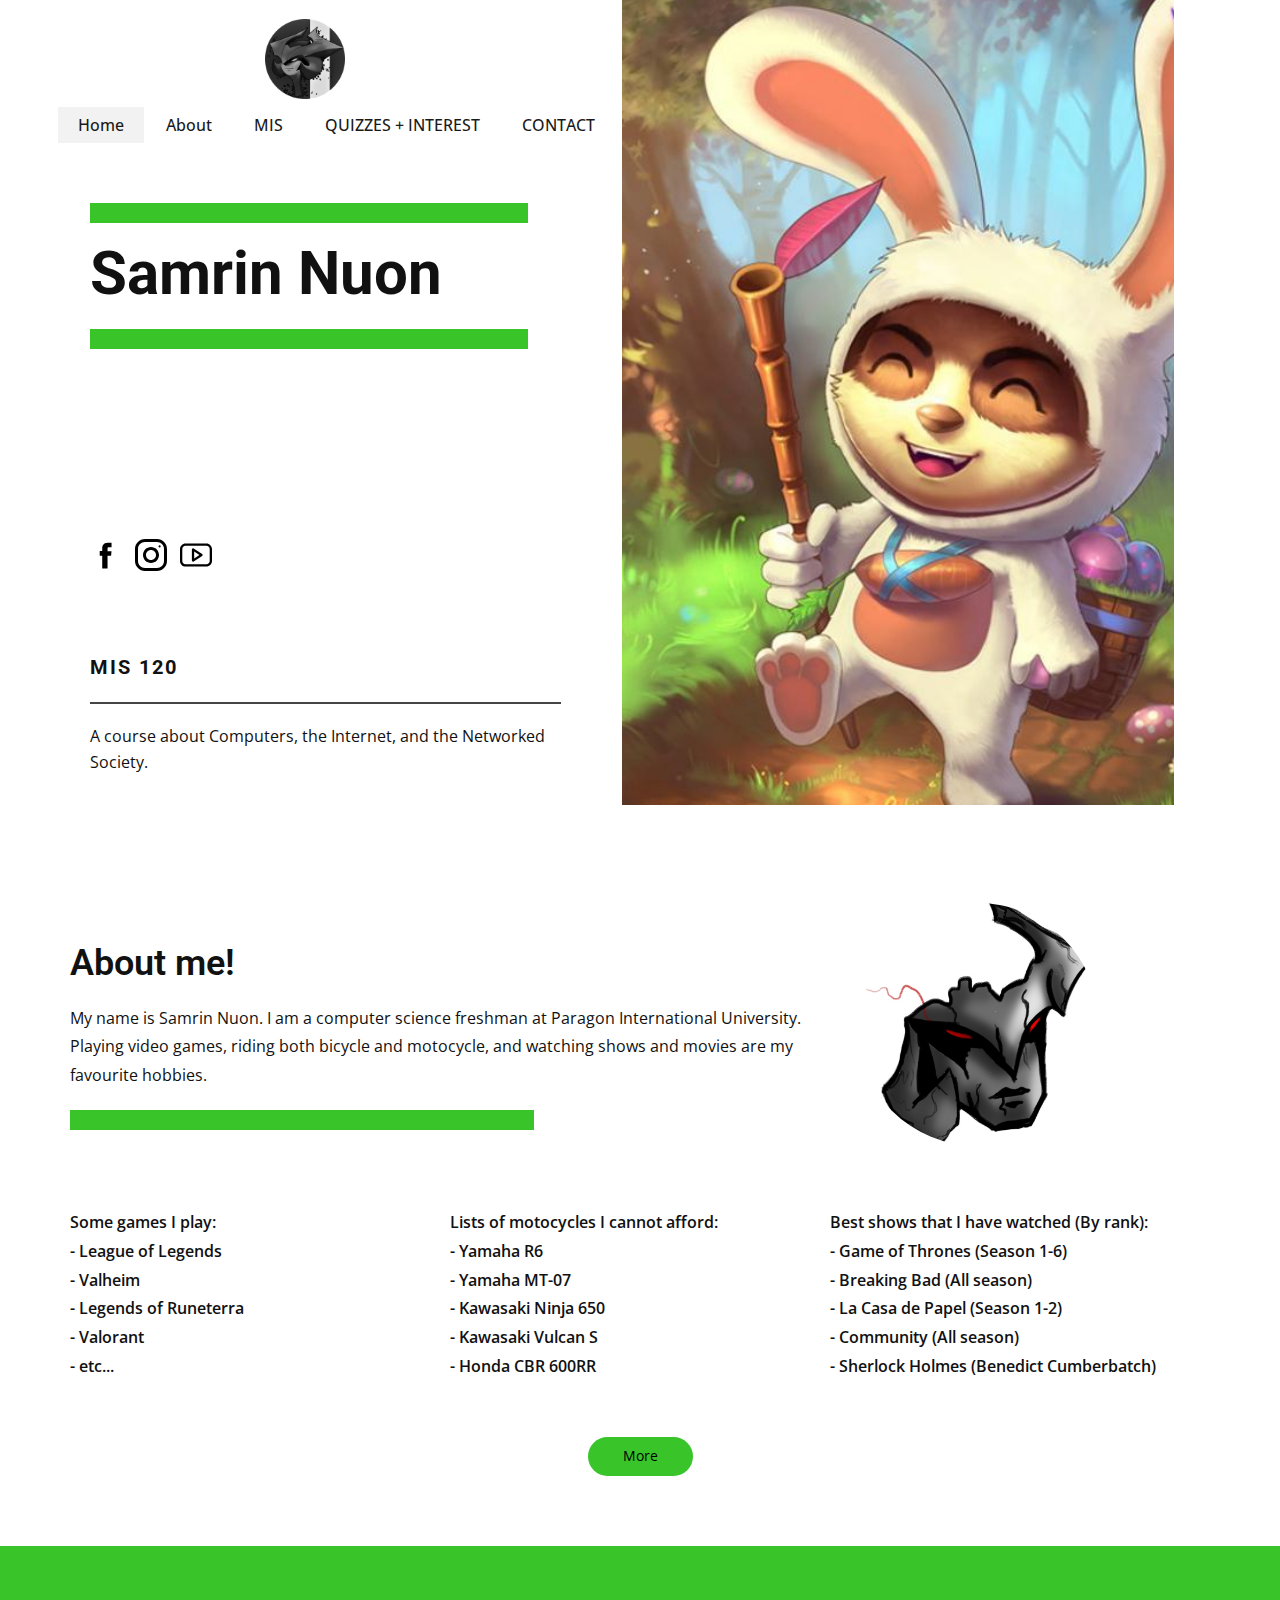
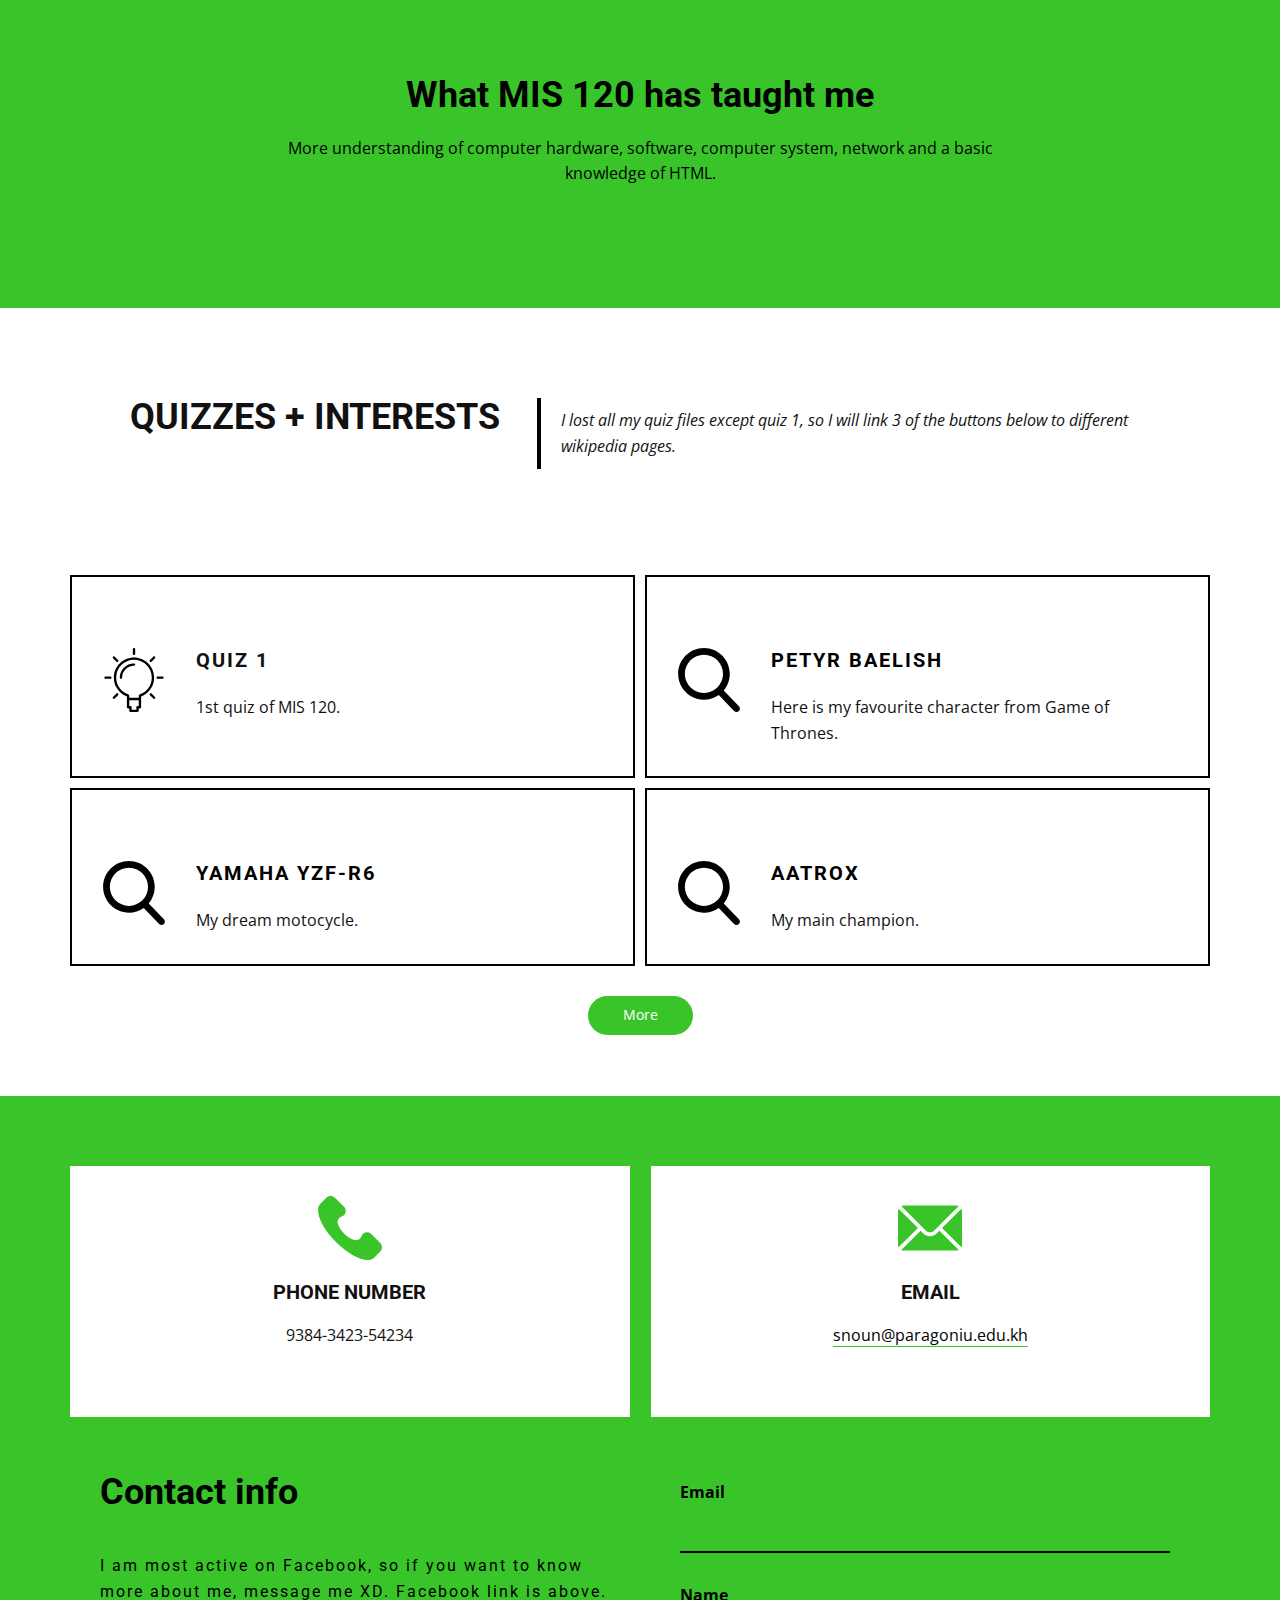
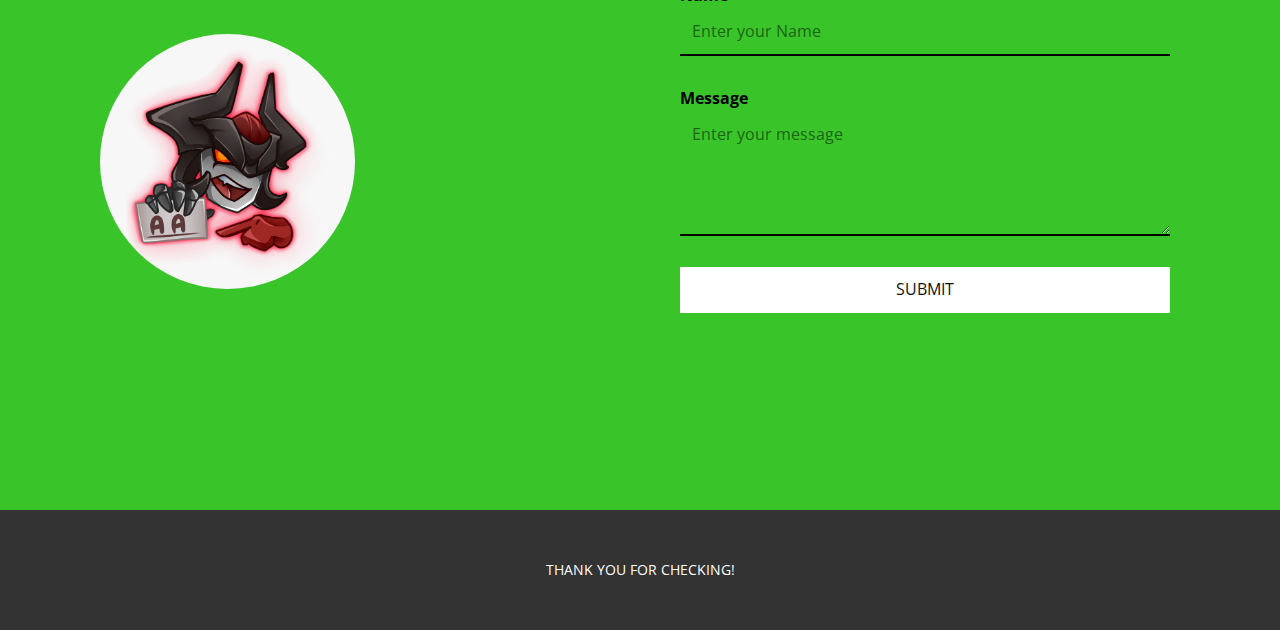
==== Samrin.html @ 2a3b1ea3 "Update Samrin.html" ====
<!DOCTYPE html>
<html style="font-size: 16px;" lang="en">
  <head>
    <meta name="viewport" content="width=device-width, initial-scale=1.0">
    <meta charset="utf-8">
    <meta name="keywords" content="Samrin Nuon">
    <meta name="description" content="">
    <meta name="page_type" content="np-template-header-footer-from-plugin">
    <title>Samrin</title>
    <link rel="stylesheet" href="nicepage.css" media="screen">
<link rel="stylesheet" href="Samrin.css" media="screen">
    <script class="u-script" type="text/javascript" src="jquery.js" defer=""></script>
    <script class="u-script" type="text/javascript" src="nicepage.js" defer=""></script>
    <meta name="generator" content="Nicepage 3.11.0, nicepage.com">
    <link id="u-theme-google-font" rel="stylesheet" href="https://fonts.googleapis.com/css?family=Roboto:100,100i,300,300i,400,400i,500,500i,700,700i,900,900i|Open+Sans:300,300i,400,400i,600,600i,700,700i,800,800i">
    
    
    
    
    
    
    <script type="application/ld+json">{
		"@context": "http://schema.org",
		"@type": "Organization",
		"name": "Samrin",
		"url": "index.html",
		"logo": "images/circle-cropped.png"
}</script>
    <meta property="og:title" content="Samrin">
    <meta property="og:type" content="website">
    <meta name="theme-color" content="#0a5bf9">
    <link rel="canonical" href="index.html">
    <meta property="og:url" content="index.html">
  </head>
  <body class="u-body u-overlap"><header class="u-clearfix u-header" id="sec-d12e"><div class="u-clearfix u-sheet u-sheet-1">
        <a class="u-image u-logo u-image-1" data-image-width="864" data-image-height="864">
          <img src="images/circle-cropped.png" class="u-logo-image u-logo-image-1" data-image-width="80">
        </a>
        <nav class="u-menu u-menu-one-level u-offcanvas u-menu-1">
          <div class="menu-collapse" style="font-size: 1rem; letter-spacing: 0px; font-weight: 500;">
            <a class="u-button-style u-custom-active-color u-custom-border u-custom-border-color u-custom-hover-color u-custom-left-right-menu-spacing u-custom-text-active-color u-custom-text-color u-custom-text-hover-color u-custom-top-bottom-menu-spacing u-nav-link" href="#">
              <svg><use xmlns:xlink="http://www.w3.org/1999/xlink" xlink:href="#menu-hamburger"></use></svg>
              <svg version="1.1" xmlns="http://www.w3.org/2000/svg" xmlns:xlink="http://www.w3.org/1999/xlink"><defs><symbol id="menu-hamburger" viewBox="0 0 16 16" style="width: 16px; height: 16px;"><rect y="1" width="16" height="2"></rect><rect y="7" width="16" height="2"></rect><rect y="13" width="16" height="2"></rect>
</symbol>
</defs></svg>
            </a>
          </div>
          <div class="u-custom-menu u-nav-container">
            <ul class="u-nav u-spacing-2 u-unstyled u-nav-1"><li class="u-nav-item"><a class="u-active-grey-5 u-button-style u-hover-grey-10 u-nav-link u-text-active-grey-90 u-text-grey-90 u-text-hover-grey-90" href="Samrin.html#carousel_e4b1" data-page-id="222820552" style="padding: 10px 20px;">Home</a>
</li><li class="u-nav-item"><a class="u-active-grey-5 u-button-style u-hover-grey-10 u-nav-link u-text-active-grey-90 u-text-grey-90 u-text-hover-grey-90" href="Samrin.html#carousel_53d6" data-page-id="222820552" style="padding: 10px 20px;">About</a>
</li><li class="u-nav-item"><a class="u-active-grey-5 u-button-style u-hover-grey-10 u-nav-link u-text-active-grey-90 u-text-grey-90 u-text-hover-grey-90" href="Samrin.html#carousel_5ef9" data-page-id="222820552" style="padding: 10px 20px;">MIS</a>
</li><li class="u-nav-item"><a class="u-active-grey-5 u-button-style u-hover-grey-10 u-nav-link u-text-active-grey-90 u-text-grey-90 u-text-hover-grey-90" href="Samrin.html#carousel_1f48" data-page-id="222820552" style="padding: 10px 20px;">QUIZZES + INTEREST</a>
</li><li class="u-nav-item"><a class="u-active-grey-5 u-button-style u-hover-grey-10 u-nav-link u-text-active-grey-90 u-text-grey-90 u-text-hover-grey-90" href="Samrin.html#carousel_5300" data-page-id="222820552" style="padding: 10px 20px;">CONTACT</a>
</li></ul>
          </div>
          <div class="u-custom-menu u-nav-container-collapse">
            <div class="u-black u-container-style u-inner-container-layout u-opacity u-opacity-95 u-sidenav">
              <div class="u-sidenav-overflow">
                <div class="u-menu-close"></div>
                <ul class="u-align-center u-nav u-popupmenu-items u-unstyled u-nav-2"><li class="u-nav-item"><a class="u-button-style u-nav-link" href="Samrin.html#carousel_e4b1" data-page-id="222820552" style="padding: 10px 20px;">Home</a>
</li><li class="u-nav-item"><a class="u-button-style u-nav-link" href="Samrin.html#carousel_53d6" data-page-id="222820552" style="padding: 10px 20px;">About</a>
</li><li class="u-nav-item"><a class="u-button-style u-nav-link" href="Samrin.html#carousel_5ef9" data-page-id="222820552" style="padding: 10px 20px;">MIS</a>
</li><li class="u-nav-item"><a class="u-button-style u-nav-link" href="Samrin.html#carousel_1f48" data-page-id="222820552" style="padding: 10px 20px;">QUIZZES + INTEREST</a>
</li><li class="u-nav-item"><a class="u-button-style u-nav-link" href="Samrin.html#carousel_5300" data-page-id="222820552" style="padding: 10px 20px;">CONTACT</a>
</li></ul>
              </div>
            </div>
            <div class="u-black u-menu-overlay u-opacity u-opacity-70"></div>
          </div>
        </nav>
      </div></header>
    <section class="u-clearfix u-section-1" id="carousel_e4b1">
      <div class="u-clearfix u-sheet u-sheet-1">
        <div class="u-clearfix u-layout-wrap u-layout-wrap-1">
          <div class="u-gutter-0 u-layout">
            <div class="u-layout-row">
              <div class="u-size-30">
                <div class="u-layout-col">
                  <div class="u-align-left u-container-style u-layout-cell u-right-cell u-size-60 u-layout-cell-1">
                    <div class="u-container-layout u-container-layout-1">
                      <div class="u-border-20 u-border-custom-color-1 u-line u-line-horizontal u-line-1"></div>
                      <h2 class="u-text u-text-1"><b>Samrin Nuon</b>
                      </h2>
                      <div class="u-border-20 u-border-custom-color-1 u-line u-line-horizontal u-line-2"></div>
                      <div class="u-social-icons u-spacing-13 u-social-icons-1">
                        <a class="u-social-url" target="_blank" href="https://web.facebook.com/Samrin.Godzila/" title="facebook"><span class="u-icon u-icon-circle u-social-facebook u-social-icon u-text-black u-icon-1"><svg class="u-svg-link" preserveAspectRatio="xMidYMin slice" viewBox="0 0 112 112" style=""><use xmlns:xlink="http://www.w3.org/1999/xlink" xlink:href="#svg-954c"></use></svg><svg class="u-svg-content" viewBox="0 0 112 112" x="0px" y="0px" id="svg-954c"><path d="M75.5,28.8H65.4c-1.5,0-4,0.9-4,4.3v9.4h13.9l-1.5,15.8H61.4v45.1H42.8V58.3h-8.8V42.4h8.8V32.2 c0-7.4,3.4-18.8,18.8-18.8h13.8v15.4H75.5z"></path></svg></span>
                        </a>
                        <a class="u-social-url" target="_blank" title="Instagram" href="https://www.instagram.com/yamahamotorusa/"><span class="u-icon u-icon-circle u-social-icon u-social-instagram u-icon-2"><svg class="u-svg-link" preserveAspectRatio="xMidYMin slice" viewBox="0 0 512 512" style=""><use xmlns:xlink="http://www.w3.org/1999/xlink" xlink:href="#svg-d6db"></use></svg><svg class="u-svg-content" viewBox="0 0 512 512" x="0px" y="0px" id="svg-d6db" style="enable-background:new 0 0 512 512;"><g><g><path d="M352,0H160C71.648,0,0,71.648,0,160v192c0,88.352,71.648,160,160,160h192c88.352,0,160-71.648,160-160V160    C512,71.648,440.352,0,352,0z M464,352c0,61.76-50.24,112-112,112H160c-61.76,0-112-50.24-112-112V160C48,98.24,98.24,48,160,48    h192c61.76,0,112,50.24,112,112V352z"></path>
</g>
</g><g><g><path d="M256,128c-70.688,0-128,57.312-128,128s57.312,128,128,128s128-57.312,128-128S326.688,128,256,128z M256,336    c-44.096,0-80-35.904-80-80c0-44.128,35.904-80,80-80s80,35.872,80,80C336,300.096,300.096,336,256,336z"></path>
</g>
</g><g><g><circle cx="393.6" cy="118.4" r="17.056"></circle>
</g>
</g></svg></span>
                        </a>
                        <a class="u-social-url" target="_blank" title="YouTube" href="https://www.youtube.com/channel/UCto7D1L-MiRoOziCXK9uT5Q"><span class="u-icon u-icon-circle u-social-icon u-social-youtube u-icon-3"><svg class="u-svg-link" preserveAspectRatio="xMidYMin slice" viewBox="0 0 209.673 209.673" style=""><use xmlns:xlink="http://www.w3.org/1999/xlink" xlink:href="#svg-e6be"></use></svg><svg class="u-svg-content" viewBox="0 0 209.673 209.673" x="0px" y="0px" id="svg-e6be" style="enable-background:new 0 0 209.673 209.673;"><g><path d="M173.075,29.203H36.599C16.418,29.203,0,45.626,0,65.812v78.05c0,20.186,16.418,36.608,36.599,36.608h136.477   c20.18,0,36.598-16.422,36.598-36.608v-78.05C209.673,45.626,193.255,29.203,173.075,29.203z M194.673,143.861   c0,11.915-9.689,21.608-21.598,21.608H36.599c-11.91,0-21.599-9.693-21.599-21.608v-78.05c0-11.915,9.689-21.608,21.599-21.608   h136.477c11.909,0,21.598,9.693,21.598,21.608V143.861z"></path><path d="M145.095,98.57L89.499,61.92c-2.303-1.519-5.254-1.649-7.684-0.342c-2.429,1.308-3.944,3.845-3.944,6.604v73.309   c0,2.759,1.515,5.295,3.944,6.604c1.113,0.6,2.336,0.896,3.555,0.896c1.442,0,2.881-0.415,4.129-1.239l55.596-36.659   c2.105-1.388,3.372-3.74,3.372-6.262C148.467,102.31,147.2,99.958,145.095,98.57z M92.871,127.562V82.109l34.471,22.723   L92.871,127.562z"></path>
</g></svg></span>
                        </a>
                      </div>
                      <h4 class="u-text u-text-2">MIS 120</h4>
                      <div class="u-border-2 u-border-grey-dark-1 u-line u-line-horizontal u-line-3"></div>
                      <p class="u-text u-text-3">A course about Computers, the Internet, and the Networked Society.</p>
                    </div>
                  </div>
                </div>
              </div>
              <div class="u-size-30">
                <div class="u-layout-row">
                  <div class="u-container-style u-image u-layout-cell u-left-cell u-size-60 u-image-1" data-image-width="480" data-image-height="800">
                    <div class="u-container-layout u-container-layout-2"></div>
                  </div>
                </div>
              </div>
            </div>
          </div>
        </div>
      </div>
    </section>
    <section class="u-clearfix u-section-2" id="carousel_53d6">
      <div class="u-clearfix u-sheet u-sheet-1">
        <h2 class="u-text u-text-1">About me!</h2>
        <p class="u-text u-text-2">My name is Samrin Nuon. I am a computer science freshman at Paragon International University. Playing video games, riding both bicycle and motocycle, and watching shows and movies are my favourite hobbies.</p>
        <div class="u-custom-color-1 u-shape u-shape-rectangle u-shape-1"></div>
        <div alt="" class="u-image u-image-circle u-image-1" data-image-width="835" data-image-height="1080"></div>
        <div class="u-expanded-width u-list u-repeater u-list-1">
          <div class="u-container-style u-list-item u-repeater-item u-white u-list-item-1">
            <div class="u-container-layout u-similar-container u-valign-top u-container-layout-1">
              <p class="u-text u-text-3">Some games I play:<br>- League of Legends<br>- Valheim<br>- Legends of Runeterra<br>- Valorant<br>- etc...
              </p>
            </div>
          </div>
          <div class="u-container-style u-list-item u-repeater-item u-white u-list-item-2">
            <div class="u-container-layout u-similar-container u-valign-top u-container-layout-2">
              <p class="u-text u-text-4">Lists of motocycles I cannot afford:<br>- Yamaha R6<br>- Yamaha MT-07<br>- Kawasaki Ninja 650<br>- Kawasaki Vulcan S<br>- Honda CBR 600RR
              </p>
            </div>
          </div>
          <div class="u-container-style u-list-item u-repeater-item u-white u-list-item-3">
            <div class="u-container-layout u-similar-container u-valign-top u-container-layout-3">
              <p class="u-text u-text-5">Best shows that I have watched (By rank):<br>- Game of Thrones (Season 1-6)<br>- Breaking Bad (All season)<br>- La Casa de Papel (Season 1-2)<br>- Community (All season)<br>- Sherlock Holmes (Benedict Cumberbatch)&nbsp;
              </p>
            </div>
          </div>
        </div>
        <a href="https://nicepage.com/c/video-website-templates" class="u-btn u-btn-round u-button-style u-custom-color-1 u-hover-palette-1-light-2 u-radius-50 u-text-black u-btn-1">More</a>
      </div>
    </section>
    <section class="u-align-center u-clearfix u-custom-color-1 u-section-3" id="carousel_5ef9">
      <div class="u-clearfix u-sheet u-sheet-1">
        <h1 class="u-text u-text-black u-text-1">What MIS 120 has taught me</h1>
        <p class="u-text u-text-black u-text-2">More understanding of computer hardware, software, computer system, network and a basic knowledge of HTML.</p>
      </div>
    </section>
    <section class="u-clearfix u-section-4" id="carousel_1f48">
      <div class="u-clearfix u-sheet u-sheet-1">
        <div class="u-clearfix u-expanded-width u-layout-wrap u-layout-wrap-1">
          <div class="u-layout">
            <div class="u-layout-row">
              <div class="u-container-style u-layout-cell u-size-23 u-layout-cell-1">
                <div class="u-container-layout u-valign-top-xl u-container-layout-1">
                  <h2 class="u-text u-text-1">QUIZZES + INTERESTS</h2>
                </div>
              </div>
              <div class="u-container-style u-layout-cell u-size-37 u-layout-cell-2">
                <div class="u-container-layout u-valign-top u-container-layout-2">
                  <blockquote class="u-border-black u-text u-text-2">I lost all my quiz files except quiz 1, so I will link 3 of the buttons below to different wikipedia pages.</blockquote>
                </div>
              </div>
            </div>
          </div>
        </div>
        <div class="u-list u-repeater u-list-1">
          <div class="u-align-left u-border-2 u-border-black u-container-style u-list-item u-repeater-item u-shape-rectangle">
            <div class="u-container-layout u-similar-container u-container-layout-3"><span class="u-icon u-icon-circle u-text-black u-icon-1"><svg class="u-svg-link" preserveAspectRatio="xMidYMin slice" viewBox="0 0 54 54" style=""><use xmlns:xlink="http://www.w3.org/1999/xlink" xlink:href="#svg-c307"></use></svg><svg class="u-svg-content" viewBox="0 0 54 54" x="0px" y="0px" id="svg-c307" style="enable-background:new 0 0 54 54;"><g><path d="M27,8c-9.374,0-17,7.626-17,17c0,7.112,4.391,13.412,11,15.9V50c0,0.553,0.447,1,1,1h1v2c0,0.553,0.447,1,1,1h6
		c0.553,0,1-0.447,1-1v-2h1c0.553,0,1-0.447,1-1v-9.1c6.609-2.488,11-8.788,11-15.9C44,15.626,36.374,8,27,8z M30,49
		c-0.553,0-1,0.447-1,1v2h-4v-2c0-0.553-0.447-1-1-1h-1v-5h8v5H30z M31.688,39.242C31.277,39.377,31,39.761,31,40.192V42h-8v-1.808
		c0-0.432-0.277-0.815-0.688-0.95C16.145,37.214,12,31.49,12,25c0-8.271,6.729-15,15-15s15,6.729,15,15
		C42,31.49,37.855,37.214,31.688,39.242z"></path><path d="M27,6c0.553,0,1-0.447,1-1V1c0-0.553-0.447-1-1-1s-1,0.447-1,1v4C26,5.553,26.447,6,27,6z"></path><path d="M51,24h-4c-0.553,0-1,0.447-1,1s0.447,1,1,1h4c0.553,0,1-0.447,1-1S51.553,24,51,24z"></path><path d="M7,24H3c-0.553,0-1,0.447-1,1s0.447,1,1,1h4c0.553,0,1-0.447,1-1S7.553,24,7,24z"></path><path d="M43.264,7.322l-2.828,2.828c-0.391,0.391-0.391,1.023,0,1.414c0.195,0.195,0.451,0.293,0.707,0.293
		s0.512-0.098,0.707-0.293l2.828-2.828c0.391-0.391,0.391-1.023,0-1.414S43.654,6.932,43.264,7.322z"></path><path d="M12.15,38.436l-2.828,2.828c-0.391,0.391-0.391,1.023,0,1.414c0.195,0.195,0.451,0.293,0.707,0.293
		s0.512-0.098,0.707-0.293l2.828-2.828c0.391-0.391,0.391-1.023,0-1.414S12.541,38.045,12.15,38.436z"></path><path d="M41.85,38.436c-0.391-0.391-1.023-0.391-1.414,0s-0.391,1.023,0,1.414l2.828,2.828c0.195,0.195,0.451,0.293,0.707,0.293
		s0.512-0.098,0.707-0.293c0.391-0.391,0.391-1.023,0-1.414L41.85,38.436z"></path><path d="M12.15,11.564c0.195,0.195,0.451,0.293,0.707,0.293s0.512-0.098,0.707-0.293c0.391-0.391,0.391-1.023,0-1.414l-2.828-2.828
		c-0.391-0.391-1.023-0.391-1.414,0s-0.391,1.023,0,1.414L12.15,11.564z"></path><path d="M27,13c-6.617,0-12,5.383-12,12c0,0.553,0.447,1,1,1s1-0.447,1-1c0-5.514,4.486-10,10-10c0.553,0,1-0.447,1-1
		S27.553,13,27,13z"></path>
</g></svg></span>
              <h5 class="u-text u-text-3">
                <a class="u-active-none u-border-none u-btn u-button-link u-button-style u-file-link u-hover-none u-none u-text-body-color u-btn-1" href="files/Samrin_Nuon_Section2.pdf">Quiz 1</a>
              </h5>
              <p class="u-text u-text-4">1st quiz of MIS 120.</p>
            </div>
          </div>
          <div class="u-align-left u-border-2 u-border-black u-container-style u-list-item u-repeater-item u-shape-rectangle">
            <div class="u-container-layout u-similar-container u-container-layout-4"><span class="u-icon u-icon-circle u-text-black u-icon-2"><svg class="u-svg-link" preserveAspectRatio="xMidYMin slice" viewBox="0 0 56.966 56.966" style=""><use xmlns:xlink="http://www.w3.org/1999/xlink" xlink:href="#svg-68cb"></use></svg><svg class="u-svg-content" viewBox="0 0 56.966 56.966" x="0px" y="0px" id="svg-68cb" style="enable-background:new 0 0 56.966 56.966;"><path d="M55.146,51.887L41.588,37.786c3.486-4.144,5.396-9.358,5.396-14.786c0-12.682-10.318-23-23-23s-23,10.318-23,23
	s10.318,23,23,23c4.761,0,9.298-1.436,13.177-4.162l13.661,14.208c0.571,0.593,1.339,0.92,2.162,0.92
	c0.779,0,1.518-0.297,2.079-0.837C56.255,54.982,56.293,53.08,55.146,51.887z M23.984,6c9.374,0,17,7.626,17,17s-7.626,17-17,17
	s-17-7.626-17-17S14.61,6,23.984,6z"></path></svg></span>
              <h5 class="u-text u-text-5">
                <a class="u-active-none u-border-none u-btn u-button-link u-button-style u-hover-none u-none u-text-black u-btn-2" href="https://en.wikipedia.org/wiki/Petyr_Baelish" target="_blank">Petyr baelish</a>
              </h5>
              <p class="u-text u-text-6">Here is my favourite character from Game of Thrones.</p>
            </div>
          </div>
          <div class="u-align-left u-border-2 u-border-black u-container-style u-list-item u-repeater-item u-shape-rectangle">
            <div class="u-container-layout u-similar-container u-container-layout-5"><span class="u-icon u-icon-circle u-text-black u-icon-3"><svg class="u-svg-link" preserveAspectRatio="xMidYMin slice" viewBox="0 0 56.966 56.966" style=""><use xmlns:xlink="http://www.w3.org/1999/xlink" xlink:href="#svg-5451"></use></svg><svg class="u-svg-content" viewBox="0 0 56.966 56.966" x="0px" y="0px" id="svg-5451" style="enable-background:new 0 0 56.966 56.966;"><path d="M55.146,51.887L41.588,37.786c3.486-4.144,5.396-9.358,5.396-14.786c0-12.682-10.318-23-23-23s-23,10.318-23,23
	s10.318,23,23,23c4.761,0,9.298-1.436,13.177-4.162l13.661,14.208c0.571,0.593,1.339,0.92,2.162,0.92
	c0.779,0,1.518-0.297,2.079-0.837C56.255,54.982,56.293,53.08,55.146,51.887z M23.984,6c9.374,0,17,7.626,17,17s-7.626,17-17,17
	s-17-7.626-17-17S14.61,6,23.984,6z"></path></svg></span>
              <h5 class="u-text u-text-7">
                <a class="u-active-none u-border-none u-btn u-button-link u-button-style u-hover-none u-none u-text-black u-btn-3" href="https://en.wikipedia.org/wiki/Yamaha_YZF-R6" target="_blank">Yamaha yzf-r6</a>
              </h5>
              <p class="u-text u-text-8">My dream motocycle.</p>
            </div>
          </div>
          <div class="u-align-left u-border-2 u-border-black u-container-style u-list-item u-repeater-item u-shape-rectangle">
            <div class="u-container-layout u-similar-container u-container-layout-6"><span class="u-icon u-icon-circle u-text-black u-icon-4"><svg class="u-svg-link" preserveAspectRatio="xMidYMin slice" viewBox="0 0 56.966 56.966" style=""><use xmlns:xlink="http://www.w3.org/1999/xlink" xlink:href="#svg-8ae0"></use></svg><svg class="u-svg-content" viewBox="0 0 56.966 56.966" x="0px" y="0px" id="svg-8ae0" style="enable-background:new 0 0 56.966 56.966;"><path d="M55.146,51.887L41.588,37.786c3.486-4.144,5.396-9.358,5.396-14.786c0-12.682-10.318-23-23-23s-23,10.318-23,23
	s10.318,23,23,23c4.761,0,9.298-1.436,13.177-4.162l13.661,14.208c0.571,0.593,1.339,0.92,2.162,0.92
	c0.779,0,1.518-0.297,2.079-0.837C56.255,54.982,56.293,53.08,55.146,51.887z M23.984,6c9.374,0,17,7.626,17,17s-7.626,17-17,17
	s-17-7.626-17-17S14.61,6,23.984,6z"></path></svg></span>
              <h5 class="u-text u-text-9">
                <a class="u-active-none u-border-none u-btn u-button-link u-button-style u-hover-none u-none u-text-black u-btn-4" href="https://leagueoflegends.fandom.com/wiki/Aatrox/LoL" target="_blank">aatrox</a>
              </h5>
              <p class="u-text u-text-10">My main champion.</p>
            </div>
          </div>
        </div>
        <a href="https://nicepage.com/k/parking-html-templates" class="u-btn u-btn-round u-button-style u-custom-color-1 u-hover-palette-1-light-2 u-radius-50 u-btn-5">More </a>
      </div>
    </section>
    <section class="u-clearfix u-custom-color-1 u-section-5" id="carousel_5300">
      <div class="u-clearfix u-sheet u-valign-middle-md u-valign-middle-sm u-valign-middle-xs u-sheet-1">
        <div class="u-expanded-width u-list u-repeater u-list-1">
          <div class="u-align-center u-container-style u-list-item u-repeater-item u-white u-list-item-1">
            <div class="u-container-layout u-similar-container u-valign-top u-container-layout-1"><span class="u-icon u-icon-circle u-text-custom-color-1 u-icon-1"><svg class="u-svg-link" preserveAspectRatio="xMidYMin slice" viewBox="0 0 513.64 513.64" style=""><use xmlns:xlink="http://www.w3.org/1999/xlink" xlink:href="#svg-9786"></use></svg><svg class="u-svg-content" viewBox="0 0 513.64 513.64" x="0px" y="0px" id="svg-9786" style="enable-background:new 0 0 513.64 513.64;"><g><g><path d="M499.66,376.96l-71.68-71.68c-25.6-25.6-69.12-15.359-79.36,17.92c-7.68,23.041-33.28,35.841-56.32,30.72    c-51.2-12.8-120.32-79.36-133.12-133.12c-7.68-23.041,7.68-48.641,30.72-56.32c33.28-10.24,43.52-53.76,17.92-79.36l-71.68-71.68    c-20.48-17.92-51.2-17.92-69.12,0l-48.64,48.64c-48.64,51.2,5.12,186.88,125.44,307.2c120.32,120.32,256,176.641,307.2,125.44    l48.64-48.64C517.581,425.6,517.581,394.88,499.66,376.96z"></path>
</g>
</g></svg></span>
              <h5 class="u-text u-text-1">phone number</h5>
              <p class="u-text u-text-2">9384-3423-54234</p>
            </div>
          </div>
          <div class="u-align-center u-container-style u-list-item u-repeater-item u-white u-list-item-2">
            <div class="u-container-layout u-similar-container u-valign-top u-container-layout-2"><span class="u-icon u-icon-circle u-text-custom-color-1 u-icon-2"><svg class="u-svg-link" preserveAspectRatio="xMidYMin slice" viewBox="0 0 512 512" style=""><use xmlns:xlink="http://www.w3.org/1999/xlink" xlink:href="#svg-9f82"></use></svg><svg class="u-svg-content" viewBox="0 0 512 512" x="0px" y="0px" id="svg-9f82" style="enable-background:new 0 0 512 512;"><g><g><path d="M507.49,101.721L352.211,256L507.49,410.279c2.807-5.867,4.51-12.353,4.51-19.279V121    C512,114.073,510.297,107.588,507.49,101.721z"></path>
</g>
</g><g><g><path d="M467,76H45c-6.927,0-13.412,1.703-19.279,4.51l198.463,197.463c17.548,17.548,46.084,17.548,63.632,0L486.279,80.51    C480.412,77.703,473.927,76,467,76z"></path>
</g>
</g><g><g><path d="M4.51,101.721C1.703,107.588,0,114.073,0,121v270c0,6.927,1.703,13.413,4.51,19.279L159.789,256L4.51,101.721z"></path>
</g>
</g><g><g><path d="M331,277.211l-21.973,21.973c-29.239,29.239-76.816,29.239-106.055,0L181,277.211L25.721,431.49    C31.588,434.297,38.073,436,45,436h422c6.927,0,13.412-1.703,19.279-4.51L331,277.211z"></path>
</g>
</g></svg></span>
              <h5 class="u-text u-text-3">Email</h5>
              <p class="u-text u-text-4">
                <a href="mailto:snoun@paragoniu.edu.kh" class="u-active-none u-border-1 u-border-custom-color-1 u-btn u-button-link u-button-style u-hover-none u-none u-text-black u-btn-1">snoun@paragoniu.edu.kh<br>
                </a>
              </p>
            </div>
          </div>
        </div>
        <div class="u-clearfix u-expanded-width u-layout-wrap u-layout-wrap-1">
          <div class="u-layout">
            <div class="u-layout-row">
              <div class="u-container-style u-layout-cell u-left-cell u-size-30 u-layout-cell-1">
                <div class="u-container-layout u-container-layout-3">
                  <h3 class="u-text u-text-black u-text-5">Contact info</h3>
                  <p class="u-custom-font u-heading-font u-text u-text-black u-text-6">I am most active on Facebook, so if you want to know more about me, message me XD. Facebook link is above.</p>
                  <div alt="" class="u-image u-image-circle u-image-1" data-image-width="860" data-image-height="741"></div>
                </div>
              </div>
              <div class="u-container-style u-layout-cell u-right-cell u-size-30 u-layout-cell-2">
                <div class="u-container-layout u-valign-top u-container-layout-4">
                  <div class="u-form u-form-1">
                    <form action="#" method="POST" class="u-clearfix u-form-spacing-30 u-form-vertical u-inner-form" style="padding: 10px" source="custom" name="form">
                      <div class="u-form-email u-form-group u-form-partition-factor-2 u-form-group-1">
                        <label for="email-319a" class="u-label u-text-black u-label-1">Email</label>
                        <input type="email" placeholder="" id="email-319a" name="email" class="u-border-2 u-border-black u-border-no-left u-border-no-right u-border-no-top u-input u-input-rectangle u-text-black" required="">
                      </div>
                      <div class="u-form-group u-form-name u-form-partition-factor-2 u-form-group-2">
                        <label for="name-319a" class="u-label u-text-black u-label-2">Name</label>
                        <input type="text" placeholder="Enter your Name" id="name-319a" name="name" class="u-border-2 u-border-black u-border-no-left u-border-no-right u-border-no-top u-input u-input-rectangle u-text-black" required="">
                      </div>
                      <div class="u-form-group u-form-message u-form-group-3">
                        <label for="message-319a" class="u-label u-text-black u-label-3">Message</label>
                        <textarea placeholder="Enter your message" rows="4" cols="50" id="message-319a" name="message" class="u-border-2 u-border-black u-border-no-left u-border-no-right u-border-no-top u-input u-input-rectangle u-text-black" required=""></textarea>
                      </div>
                      <div class="u-align-left u-form-group u-form-submit u-form-group-4">
                        <a href="#" class="u-btn u-btn-submit u-button-style u-white u-btn-2">Submit</a>
                        <input type="submit" value="submit" class="u-form-control-hidden">
                      </div>
                      <div class="u-form-send-message u-form-send-success"> Thank you! Your message has been sent. </div>
                      <div class="u-form-send-error u-form-send-message"> Unable to send your message. Please fix errors then try again. </div>
                      <input type="hidden" value="" name="recaptchaResponse">
                    </form>
                  </div>
                </div>
              </div>
            </div>
          </div>
        </div>
      </div>
    </section>
    
    
    <footer class="u-align-center u-clearfix u-footer u-grey-80 u-footer" id="sec-de31"><div class="u-clearfix u-sheet u-sheet-1">
        <p class="u-small-text u-text u-text-variant u-text-1">THANK YOU FOR CHECKING!</p>
      </div></footer><span style="height: 64px; width: 64px; margin-left: 0px; margin-right: auto; margin-top: 0px; background-image: none; right: 20px; bottom: 20px" class="u-back-to-top u-custom-color-1 u-icon u-icon-circle u-opacity u-opacity-85 u-spacing-15" data-href="#">
        <svg class="u-svg-link" preserveAspectRatio="xMidYMin slice" viewBox="0 0 551.13 551.13"><use xmlns:xlink="http://www.w3.org/1999/xlink" xlink:href="#svg-1d98"></use></svg>
        <svg class="u-svg-content" enable-background="new 0 0 551.13 551.13" viewBox="0 0 551.13 551.13" xmlns="http://www.w3.org/2000/svg" id="svg-1d98"><path d="m275.565 189.451 223.897 223.897h51.668l-275.565-275.565-275.565 275.565h51.668z"></path></svg>
    </span>
  </body>
</html>
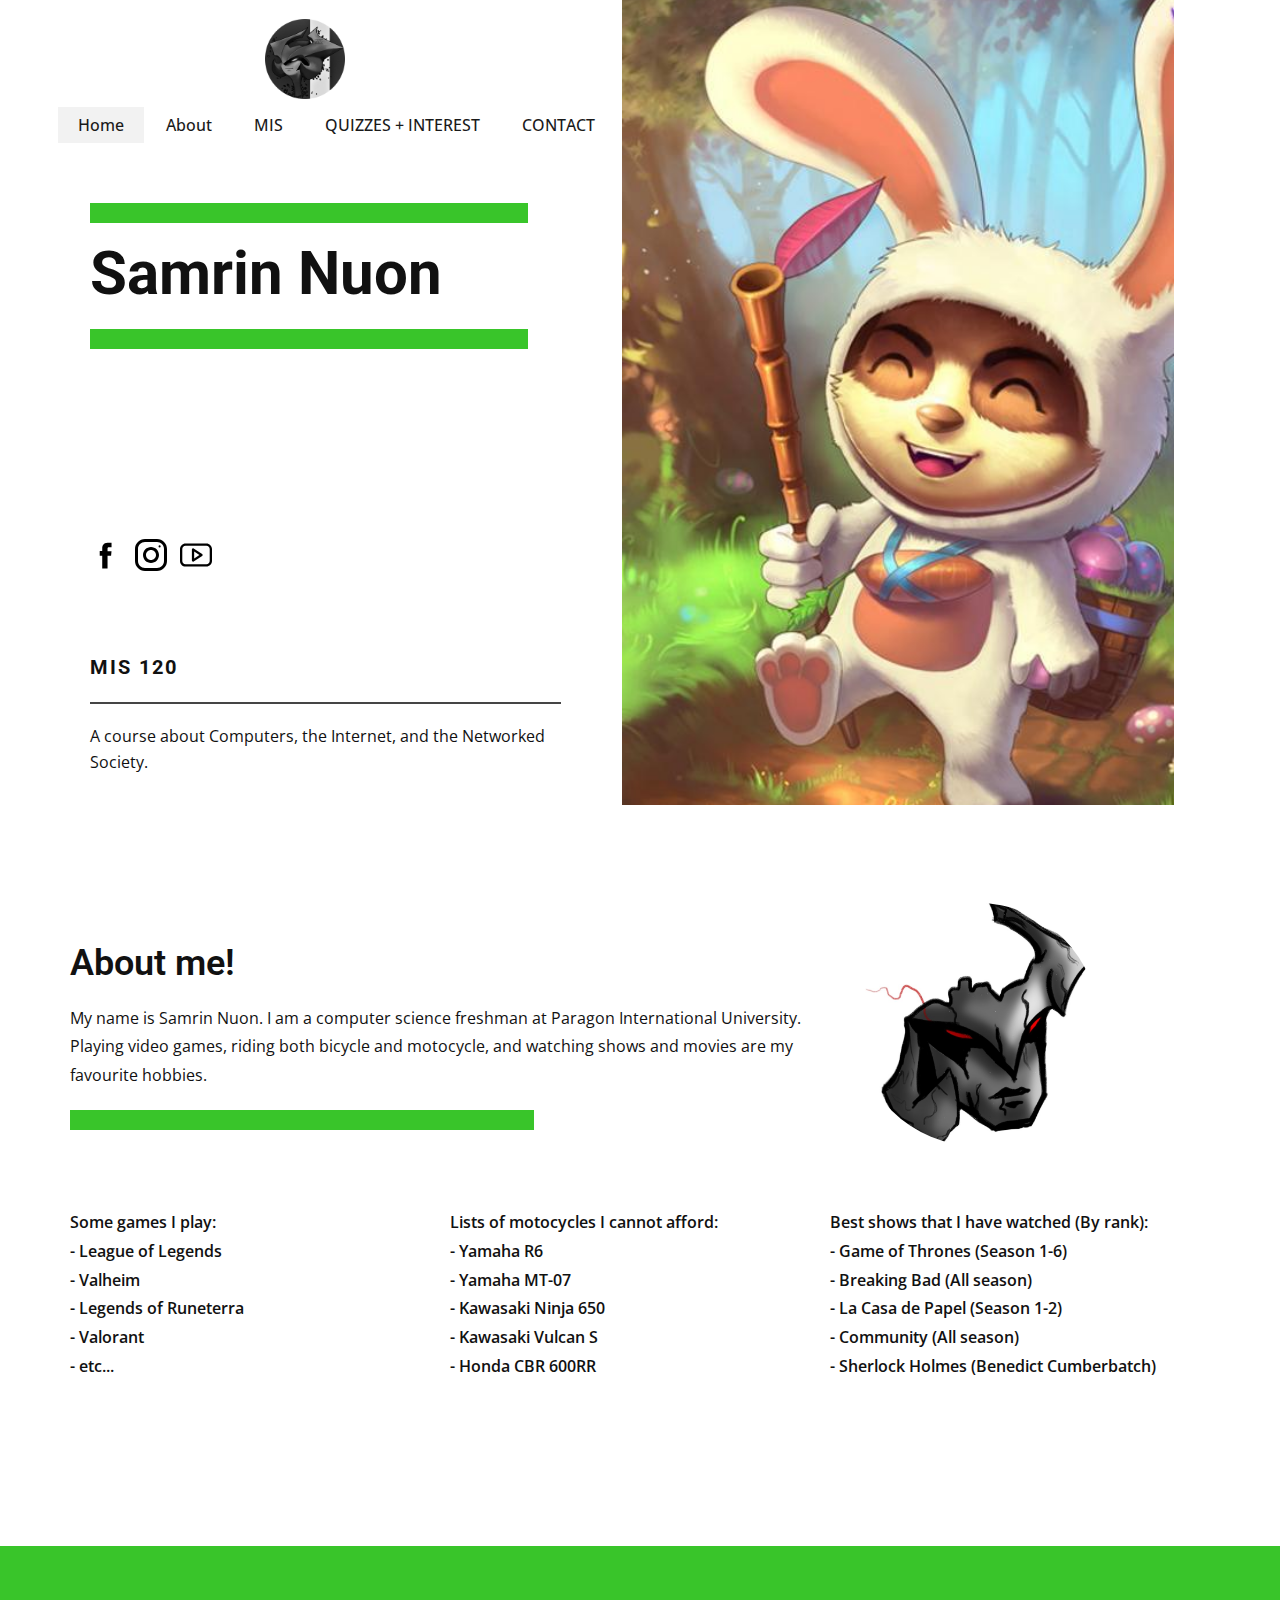
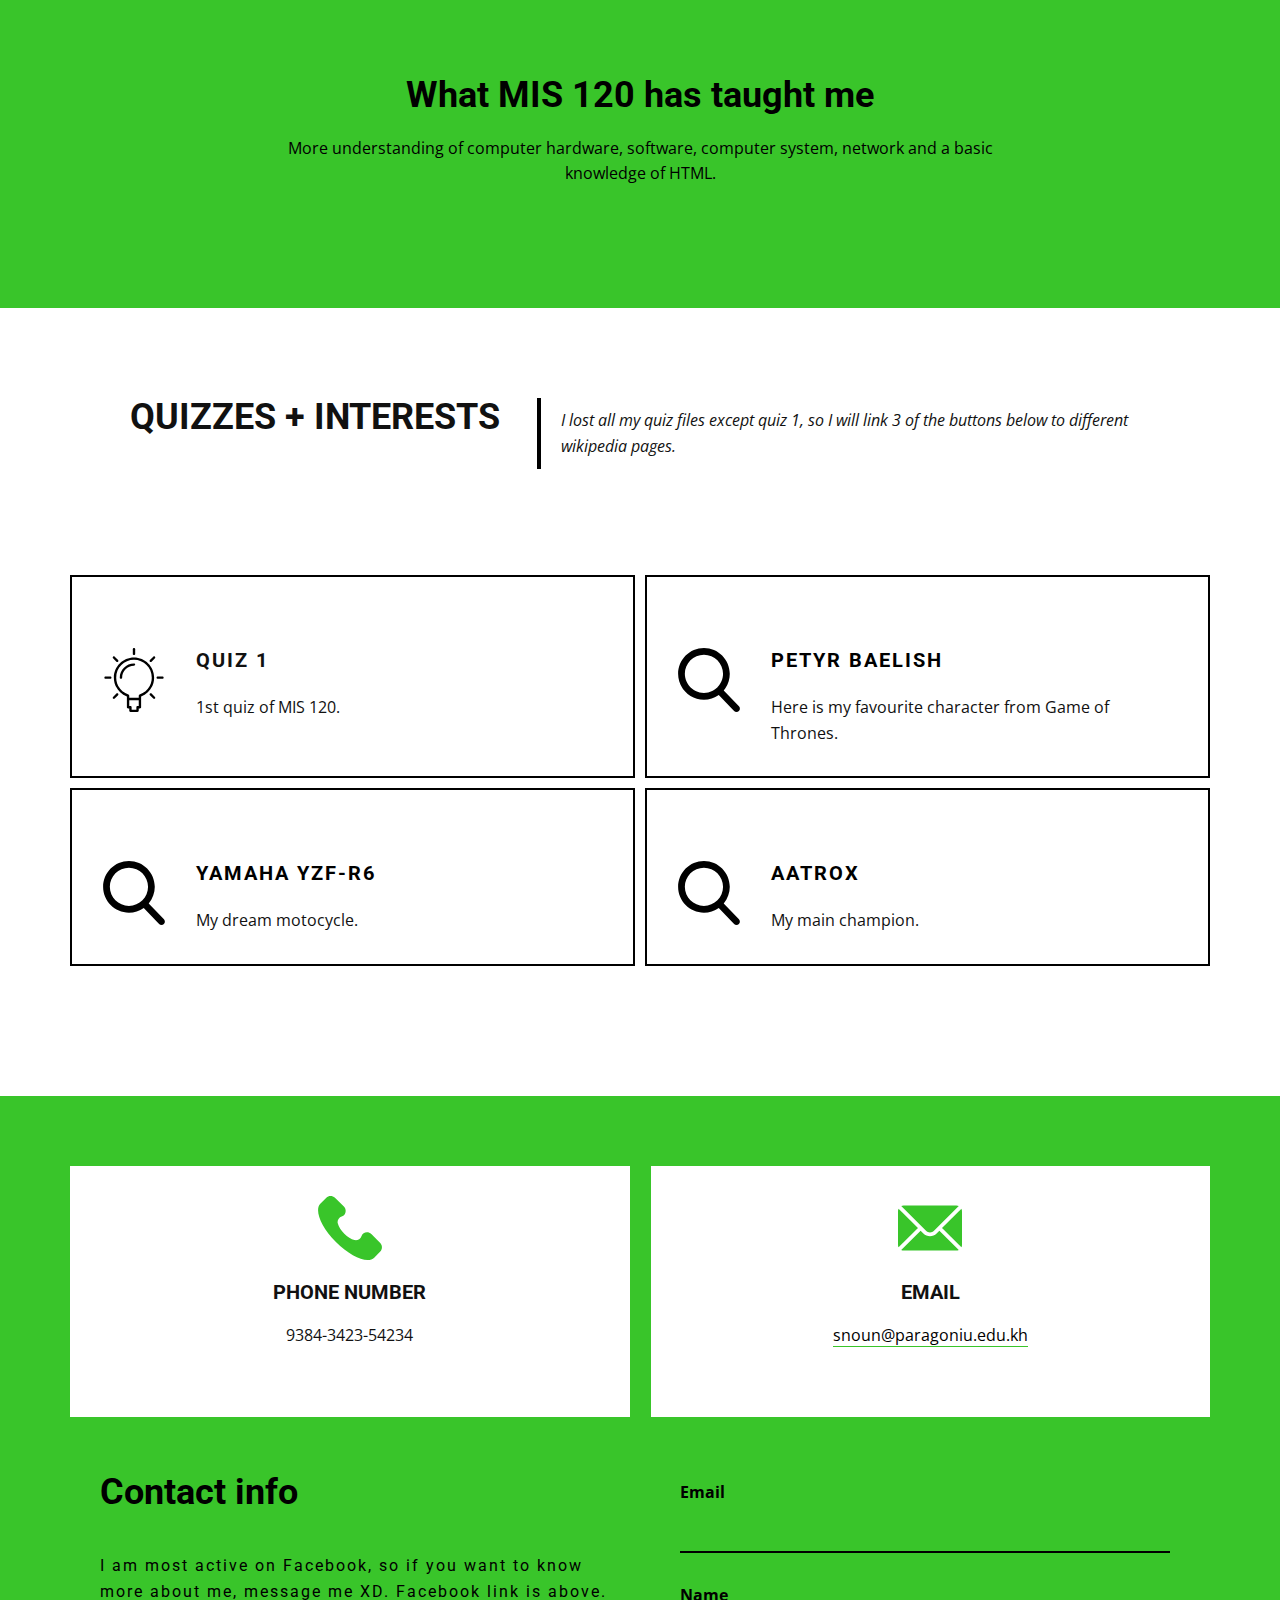
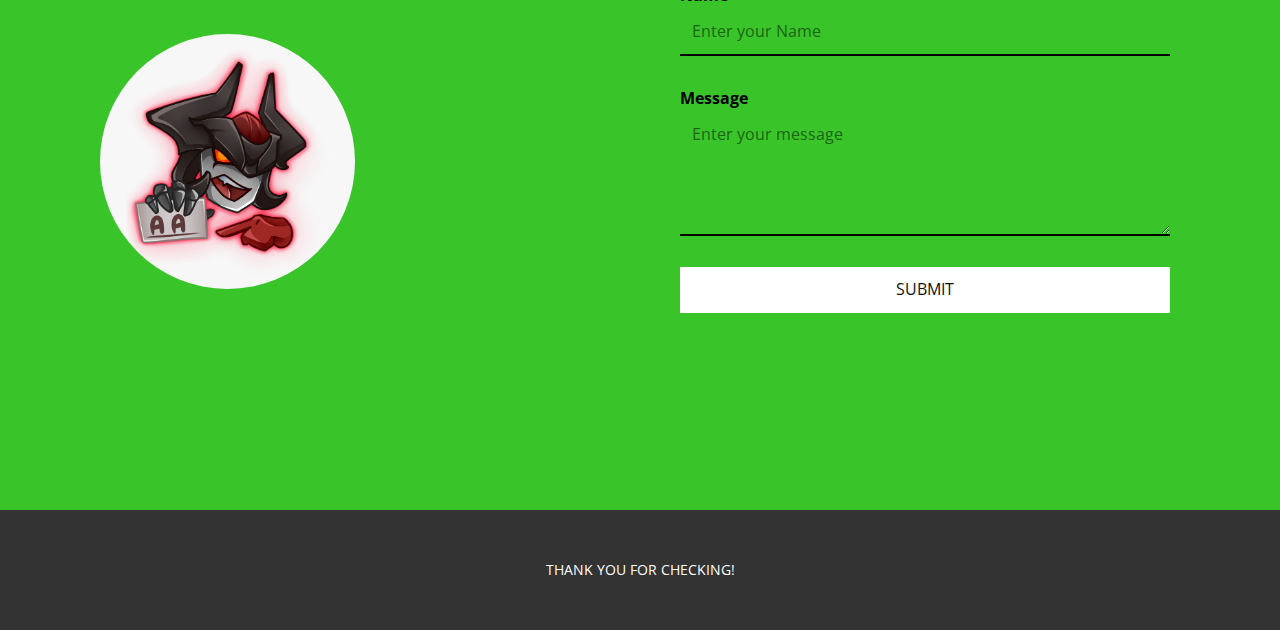
==== commit 5bcb5113: "Update Samrin.html" ====
--- a/Samrin.html
+++ b/Samrin.html
@@ -33,7 +33,7 @@
     <meta property="og:url" content="index.html">
   </head>
   <body class="u-body u-overlap"><header class="u-clearfix u-header" id="sec-d12e"><div class="u-clearfix u-sheet u-sheet-1">
-        <a class="u-image u-logo u-image-1" data-image-width="864" data-image-height="864">
+        <a class="u-image u-logo u-image-1" data-image-width="864" data-image-height="864" title="Menu">
           <img src="images/circle-cropped.png" class="u-logo-image u-logo-image-1" data-image-width="80">
         </a>
         <nav class="u-menu u-menu-one-level u-offcanvas u-menu-1">
@@ -142,7 +142,6 @@
             </div>
           </div>
         </div>
-        <a href="https://nicepage.com/c/video-website-templates" class="u-btn u-btn-round u-button-style u-custom-color-1 u-hover-palette-1-light-2 u-radius-50 u-text-black u-btn-1">More</a>
       </div>
     </section>
     <section class="u-align-center u-clearfix u-custom-color-1 u-section-3" id="carousel_5ef9">
@@ -222,7 +221,6 @@
             </div>
           </div>
         </div>
-        <a href="https://nicepage.com/k/parking-html-templates" class="u-btn u-btn-round u-button-style u-custom-color-1 u-hover-palette-1-light-2 u-radius-50 u-btn-5">More </a>
       </div>
     </section>
     <section class="u-clearfix u-custom-color-1 u-section-5" id="carousel_5300">
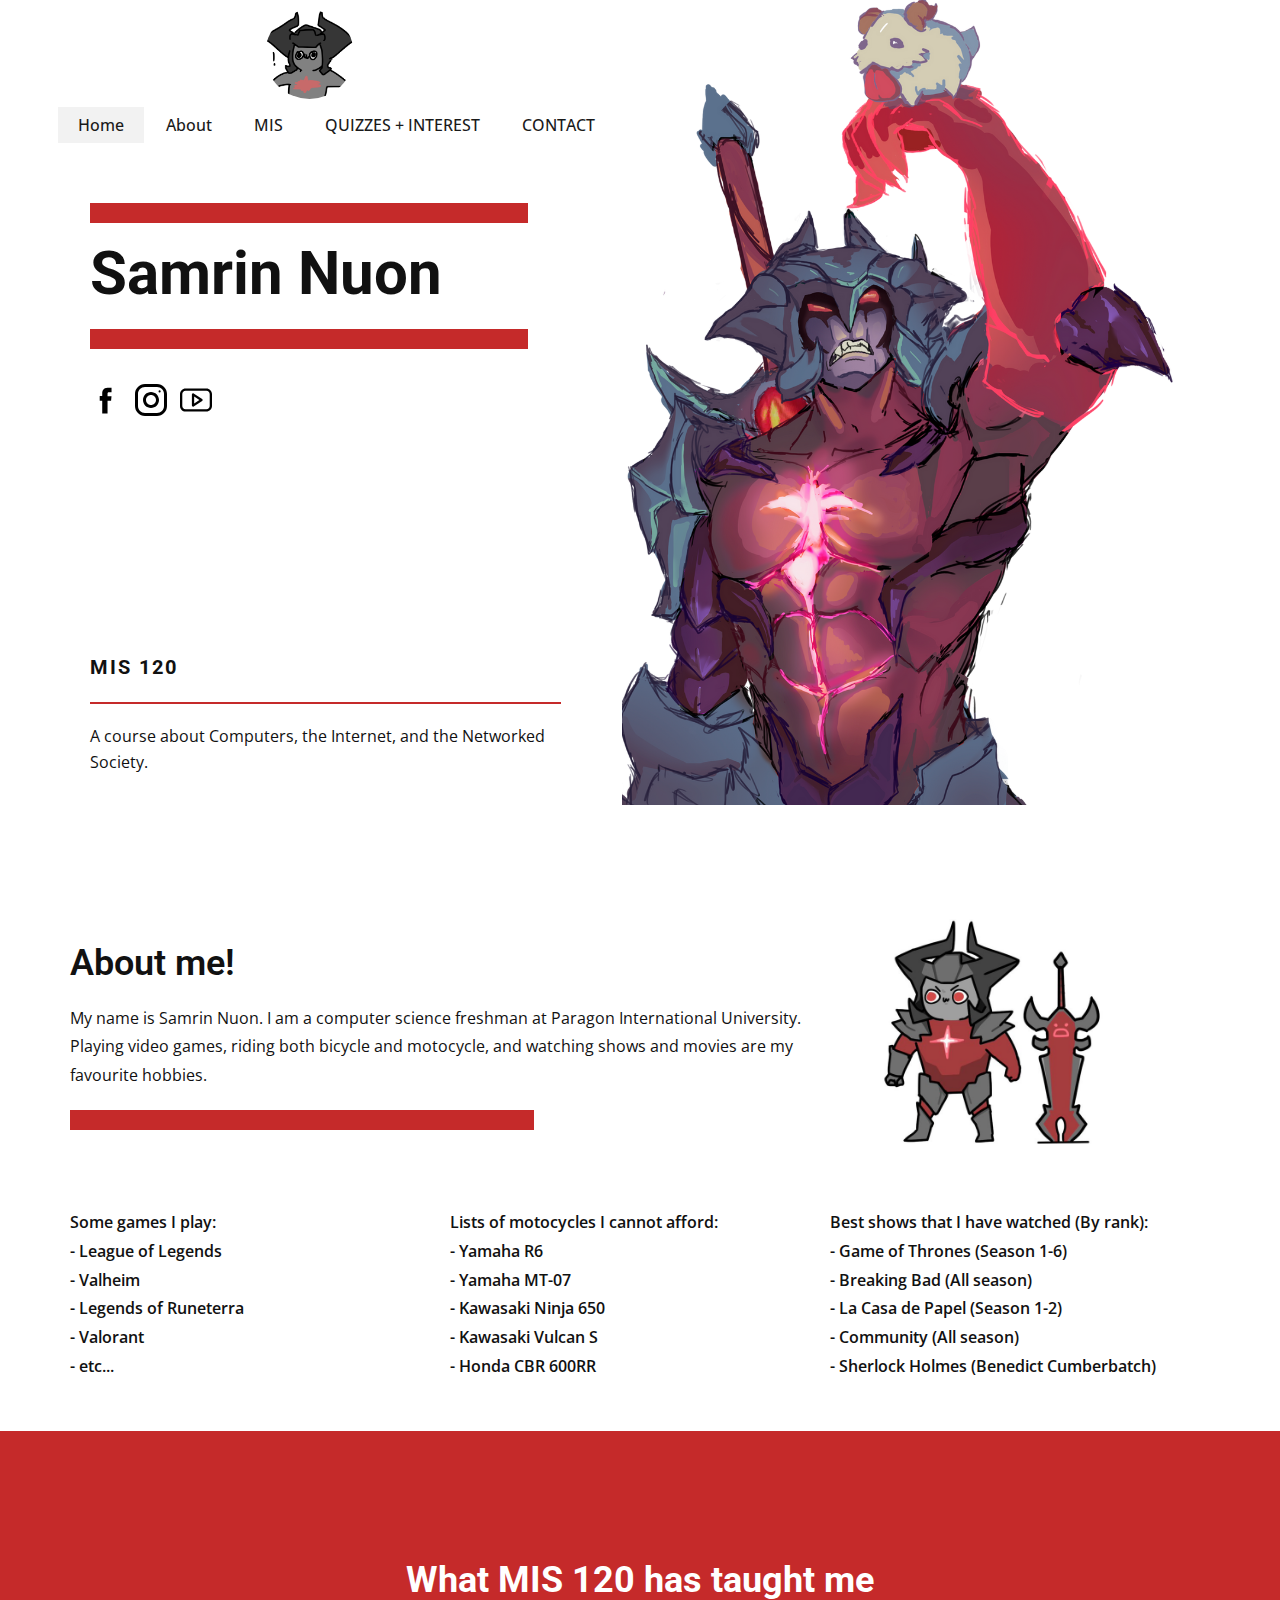
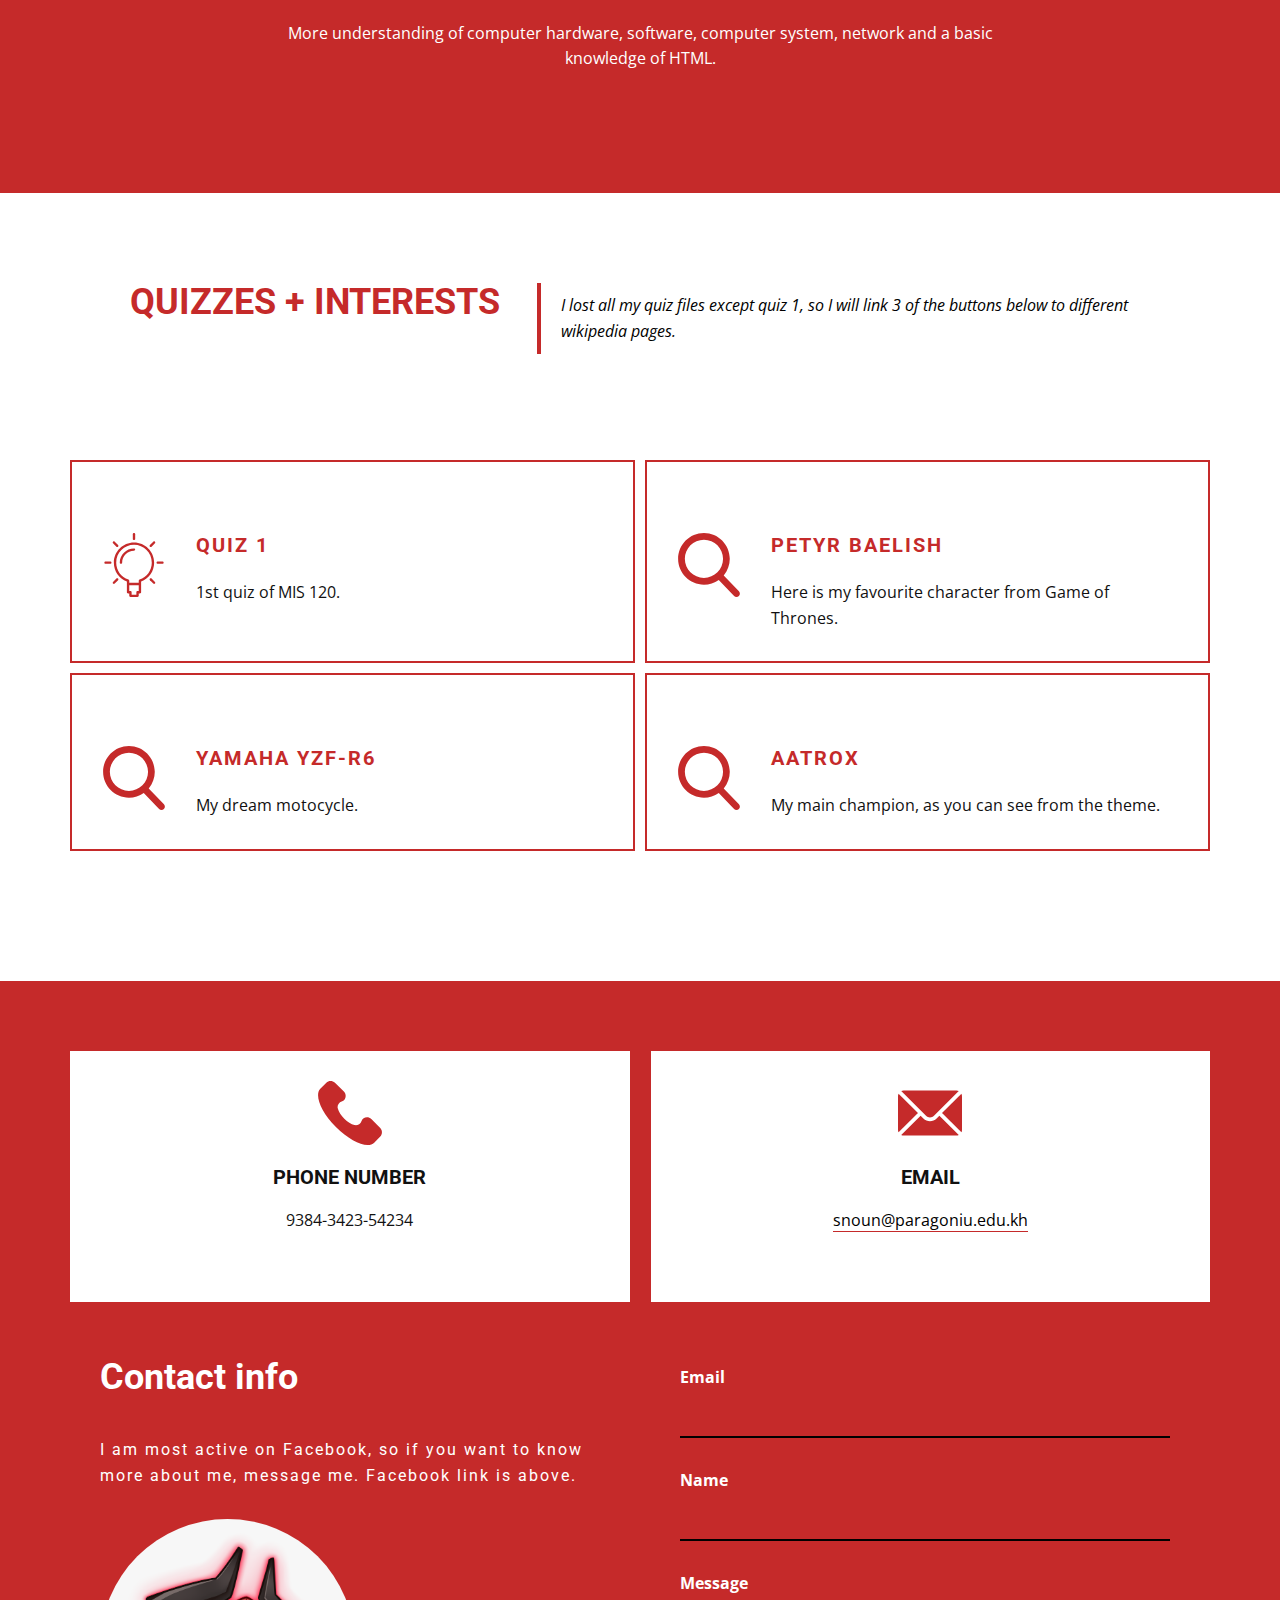
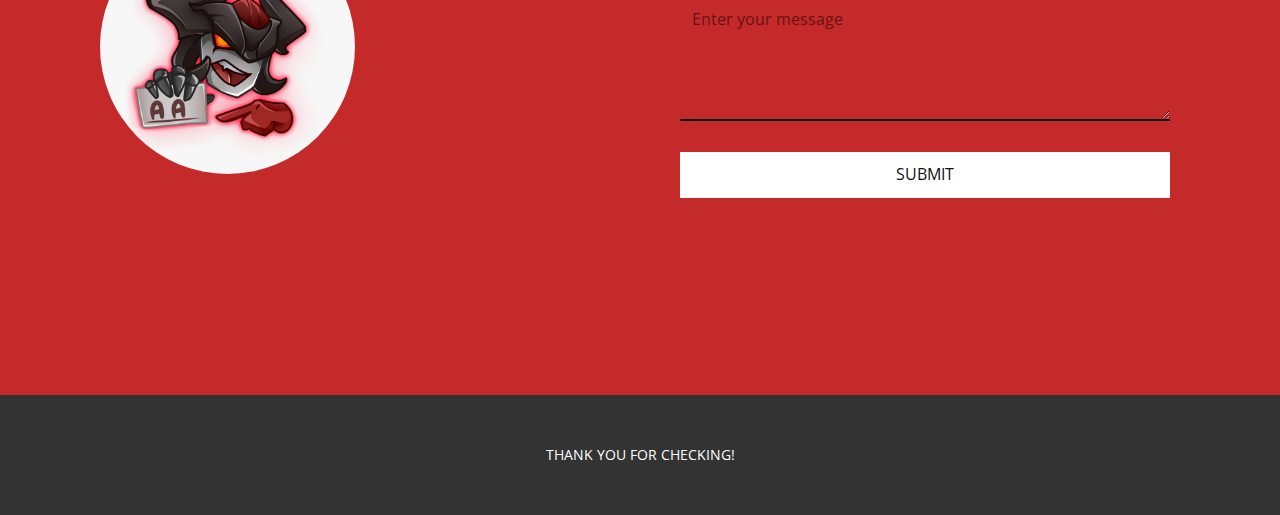
==== commit c802bdf8: "Initial commit" ====
--- a/Samrin.html
+++ b/Samrin.html
@@ -23,8 +23,7 @@
 		"@context": "http://schema.org",
 		"@type": "Organization",
 		"name": "Samrin",
-		"url": "index.html",
-		"logo": "images/circle-cropped.png"
+		"url": "index.html"
 }</script>
     <meta property="og:title" content="Samrin">
     <meta property="og:type" content="website">
@@ -33,9 +32,6 @@
     <meta property="og:url" content="index.html">
   </head>
   <body class="u-body u-overlap"><header class="u-clearfix u-header" id="sec-d12e"><div class="u-clearfix u-sheet u-sheet-1">
-        <a class="u-image u-logo u-image-1" data-image-width="864" data-image-height="864" title="Menu">
-          <img src="images/circle-cropped.png" class="u-logo-image u-logo-image-1" data-image-width="80">
-        </a>
         <nav class="u-menu u-menu-one-level u-offcanvas u-menu-1">
           <div class="menu-collapse" style="font-size: 1rem; letter-spacing: 0px; font-weight: 500;">
             <a class="u-button-style u-custom-active-color u-custom-border u-custom-border-color u-custom-hover-color u-custom-left-right-menu-spacing u-custom-text-active-color u-custom-text-color u-custom-text-hover-color u-custom-top-bottom-menu-spacing u-nav-link" href="#">
@@ -78,6 +74,7 @@
                 <div class="u-layout-col">
                   <div class="u-align-left u-container-style u-layout-cell u-right-cell u-size-60 u-layout-cell-1">
                     <div class="u-container-layout u-container-layout-1">
+                      <img src="images/EAug2t5UYAE3dsN.png" alt="" class="u-image u-image-circle u-image-1" data-image-width="624" data-image-height="614">
                       <div class="u-border-20 u-border-custom-color-1 u-line u-line-horizontal u-line-1"></div>
                       <h2 class="u-text u-text-1"><b>Samrin Nuon</b>
                       </h2>
@@ -98,7 +95,7 @@
                         </a>
                       </div>
                       <h4 class="u-text u-text-2">MIS 120</h4>
-                      <div class="u-border-2 u-border-grey-dark-1 u-line u-line-horizontal u-line-3"></div>
+                      <div class="u-border-2 u-border-custom-color-1 u-line u-line-horizontal u-line-3"></div>
                       <p class="u-text u-text-3">A course about Computers, the Internet, and the Networked Society.</p>
                     </div>
                   </div>
@@ -106,7 +103,7 @@
               </div>
               <div class="u-size-30">
                 <div class="u-layout-row">
-                  <div class="u-container-style u-image u-layout-cell u-left-cell u-size-60 u-image-1" data-image-width="480" data-image-height="800">
+                  <div class="u-container-style u-image u-layout-cell u-left-cell u-size-60 u-image-2" data-image-width="1024" data-image-height="1360">
                     <div class="u-container-layout u-container-layout-2"></div>
                   </div>
                 </div>
@@ -121,8 +118,8 @@
         <h2 class="u-text u-text-1">About me!</h2>
         <p class="u-text u-text-2">My name is Samrin Nuon. I am a computer science freshman at Paragon International University. Playing video games, riding both bicycle and motocycle, and watching shows and movies are my favourite hobbies.</p>
         <div class="u-custom-color-1 u-shape u-shape-rectangle u-shape-1"></div>
-        <div alt="" class="u-image u-image-circle u-image-1" data-image-width="835" data-image-height="1080"></div>
-        <div class="u-expanded-width u-list u-repeater u-list-1">
+        <img src="images/D0WeKLlWoAAKWeQ2.png" alt="" class="u-image u-image-default u-image-1" data-image-width="550" data-image-height="670">
+        <div class="u-list u-repeater u-list-1">
           <div class="u-container-style u-list-item u-repeater-item u-white u-list-item-1">
             <div class="u-container-layout u-similar-container u-valign-top u-container-layout-1">
               <p class="u-text u-text-3">Some games I play:<br>- League of Legends<br>- Valheim<br>- Legends of Runeterra<br>- Valorant<br>- etc...
@@ -146,8 +143,8 @@
     </section>
     <section class="u-align-center u-clearfix u-custom-color-1 u-section-3" id="carousel_5ef9">
       <div class="u-clearfix u-sheet u-sheet-1">
-        <h1 class="u-text u-text-black u-text-1">What MIS 120 has taught me</h1>
-        <p class="u-text u-text-black u-text-2">More understanding of computer hardware, software, computer system, network and a basic knowledge of HTML.</p>
+        <h1 class="u-text u-text-white u-text-1">What MIS 120 has taught me</h1>
+        <p class="u-text u-text-white u-text-2">More understanding of computer hardware, software, computer system, network and a basic knowledge of HTML.</p>
       </div>
     </section>
     <section class="u-clearfix u-section-4" id="carousel_1f48">
@@ -157,20 +154,20 @@
             <div class="u-layout-row">
               <div class="u-container-style u-layout-cell u-size-23 u-layout-cell-1">
                 <div class="u-container-layout u-valign-top-xl u-container-layout-1">
-                  <h2 class="u-text u-text-1">QUIZZES + INTERESTS</h2>
+                  <h2 class="u-text u-text-custom-color-1 u-text-1">QUIZZES + INTERESTS</h2>
                 </div>
               </div>
               <div class="u-container-style u-layout-cell u-size-37 u-layout-cell-2">
                 <div class="u-container-layout u-valign-top u-container-layout-2">
-                  <blockquote class="u-border-black u-text u-text-2">I lost all my quiz files except quiz 1, so I will link 3 of the buttons below to different wikipedia pages.</blockquote>
+                  <blockquote class="u-border-custom-color-1 u-text u-text-black u-text-2">I lost all my quiz files except quiz 1, so I will link 3 of the buttons below to different wikipedia pages.</blockquote>
                 </div>
               </div>
             </div>
           </div>
         </div>
         <div class="u-list u-repeater u-list-1">
-          <div class="u-align-left u-border-2 u-border-black u-container-style u-list-item u-repeater-item u-shape-rectangle">
-            <div class="u-container-layout u-similar-container u-container-layout-3"><span class="u-icon u-icon-circle u-text-black u-icon-1"><svg class="u-svg-link" preserveAspectRatio="xMidYMin slice" viewBox="0 0 54 54" style=""><use xmlns:xlink="http://www.w3.org/1999/xlink" xlink:href="#svg-c307"></use></svg><svg class="u-svg-content" viewBox="0 0 54 54" x="0px" y="0px" id="svg-c307" style="enable-background:new 0 0 54 54;"><g><path d="M27,8c-9.374,0-17,7.626-17,17c0,7.112,4.391,13.412,11,15.9V50c0,0.553,0.447,1,1,1h1v2c0,0.553,0.447,1,1,1h6
+          <div class="u-align-left u-border-2 u-border-custom-color-1 u-container-style u-list-item u-repeater-item u-shape-rectangle">
+            <div class="u-container-layout u-similar-container u-container-layout-3"><span class="u-icon u-icon-circle u-text-custom-color-1 u-icon-1"><svg class="u-svg-link" preserveAspectRatio="xMidYMin slice" viewBox="0 0 54 54" style=""><use xmlns:xlink="http://www.w3.org/1999/xlink" xlink:href="#svg-c307"></use></svg><svg class="u-svg-content" viewBox="0 0 54 54" x="0px" y="0px" id="svg-c307" style="enable-background:new 0 0 54 54;"><g><path d="M27,8c-9.374,0-17,7.626-17,17c0,7.112,4.391,13.412,11,15.9V50c0,0.553,0.447,1,1,1h1v2c0,0.553,0.447,1,1,1h6
 		c0.553,0,1-0.447,1-1v-2h1c0.553,0,1-0.447,1-1v-9.1c6.609-2.488,11-8.788,11-15.9C44,15.626,36.374,8,27,8z M30,49
 		c-0.553,0-1,0.447-1,1v2h-4v-2c0-0.553-0.447-1-1-1h-1v-5h8v5H30z M31.688,39.242C31.277,39.377,31,39.761,31,40.192V42h-8v-1.808
 		c0-0.432-0.277-0.815-0.688-0.95C16.145,37.214,12,31.49,12,25c0-8.271,6.729-15,15-15s15,6.729,15,15
@@ -182,42 +179,42 @@
 		S27.553,13,27,13z"></path>
 </g></svg></span>
               <h5 class="u-text u-text-3">
-                <a class="u-active-none u-border-none u-btn u-button-link u-button-style u-file-link u-hover-none u-none u-text-body-color u-btn-1" href="files/Samrin_Nuon_Section2.pdf">Quiz 1</a>
+                <a class="u-active-none u-border-none u-btn u-button-link u-button-style u-file-link u-hover-none u-none u-text-custom-color-1 u-btn-1" href="files/Samrin_Nuon_Section2.pdf">Quiz 1</a>
               </h5>
               <p class="u-text u-text-4">1st quiz of MIS 120.</p>
             </div>
           </div>
-          <div class="u-align-left u-border-2 u-border-black u-container-style u-list-item u-repeater-item u-shape-rectangle">
-            <div class="u-container-layout u-similar-container u-container-layout-4"><span class="u-icon u-icon-circle u-text-black u-icon-2"><svg class="u-svg-link" preserveAspectRatio="xMidYMin slice" viewBox="0 0 56.966 56.966" style=""><use xmlns:xlink="http://www.w3.org/1999/xlink" xlink:href="#svg-68cb"></use></svg><svg class="u-svg-content" viewBox="0 0 56.966 56.966" x="0px" y="0px" id="svg-68cb" style="enable-background:new 0 0 56.966 56.966;"><path d="M55.146,51.887L41.588,37.786c3.486-4.144,5.396-9.358,5.396-14.786c0-12.682-10.318-23-23-23s-23,10.318-23,23
+          <div class="u-align-left u-border-2 u-border-custom-color-1 u-container-style u-list-item u-repeater-item u-shape-rectangle">
+            <div class="u-container-layout u-similar-container u-container-layout-4"><span class="u-icon u-icon-circle u-text-custom-color-1 u-icon-2"><svg class="u-svg-link" preserveAspectRatio="xMidYMin slice" viewBox="0 0 56.966 56.966" style=""><use xmlns:xlink="http://www.w3.org/1999/xlink" xlink:href="#svg-68cb"></use></svg><svg class="u-svg-content" viewBox="0 0 56.966 56.966" x="0px" y="0px" id="svg-68cb" style="enable-background:new 0 0 56.966 56.966;"><path d="M55.146,51.887L41.588,37.786c3.486-4.144,5.396-9.358,5.396-14.786c0-12.682-10.318-23-23-23s-23,10.318-23,23
 	s10.318,23,23,23c4.761,0,9.298-1.436,13.177-4.162l13.661,14.208c0.571,0.593,1.339,0.92,2.162,0.92
 	c0.779,0,1.518-0.297,2.079-0.837C56.255,54.982,56.293,53.08,55.146,51.887z M23.984,6c9.374,0,17,7.626,17,17s-7.626,17-17,17
 	s-17-7.626-17-17S14.61,6,23.984,6z"></path></svg></span>
               <h5 class="u-text u-text-5">
-                <a class="u-active-none u-border-none u-btn u-button-link u-button-style u-hover-none u-none u-text-black u-btn-2" href="https://en.wikipedia.org/wiki/Petyr_Baelish" target="_blank">Petyr baelish</a>
+                <a class="u-active-none u-border-none u-btn u-button-link u-button-style u-hover-none u-none u-text-custom-color-1 u-btn-2" href="https://en.wikipedia.org/wiki/Petyr_Baelish" target="_blank">Petyr baelish</a>
               </h5>
               <p class="u-text u-text-6">Here is my favourite character from Game of Thrones.</p>
             </div>
           </div>
-          <div class="u-align-left u-border-2 u-border-black u-container-style u-list-item u-repeater-item u-shape-rectangle">
-            <div class="u-container-layout u-similar-container u-container-layout-5"><span class="u-icon u-icon-circle u-text-black u-icon-3"><svg class="u-svg-link" preserveAspectRatio="xMidYMin slice" viewBox="0 0 56.966 56.966" style=""><use xmlns:xlink="http://www.w3.org/1999/xlink" xlink:href="#svg-5451"></use></svg><svg class="u-svg-content" viewBox="0 0 56.966 56.966" x="0px" y="0px" id="svg-5451" style="enable-background:new 0 0 56.966 56.966;"><path d="M55.146,51.887L41.588,37.786c3.486-4.144,5.396-9.358,5.396-14.786c0-12.682-10.318-23-23-23s-23,10.318-23,23
+          <div class="u-align-left u-border-2 u-border-custom-color-1 u-container-style u-list-item u-repeater-item u-shape-rectangle">
+            <div class="u-container-layout u-similar-container u-container-layout-5"><span class="u-icon u-icon-circle u-text-custom-color-1 u-icon-3"><svg class="u-svg-link" preserveAspectRatio="xMidYMin slice" viewBox="0 0 56.966 56.966" style=""><use xmlns:xlink="http://www.w3.org/1999/xlink" xlink:href="#svg-5451"></use></svg><svg class="u-svg-content" viewBox="0 0 56.966 56.966" x="0px" y="0px" id="svg-5451" style="enable-background:new 0 0 56.966 56.966;"><path d="M55.146,51.887L41.588,37.786c3.486-4.144,5.396-9.358,5.396-14.786c0-12.682-10.318-23-23-23s-23,10.318-23,23
 	s10.318,23,23,23c4.761,0,9.298-1.436,13.177-4.162l13.661,14.208c0.571,0.593,1.339,0.92,2.162,0.92
 	c0.779,0,1.518-0.297,2.079-0.837C56.255,54.982,56.293,53.08,55.146,51.887z M23.984,6c9.374,0,17,7.626,17,17s-7.626,17-17,17
 	s-17-7.626-17-17S14.61,6,23.984,6z"></path></svg></span>
               <h5 class="u-text u-text-7">
-                <a class="u-active-none u-border-none u-btn u-button-link u-button-style u-hover-none u-none u-text-black u-btn-3" href="https://en.wikipedia.org/wiki/Yamaha_YZF-R6" target="_blank">Yamaha yzf-r6</a>
+                <a class="u-active-none u-border-none u-btn u-button-link u-button-style u-hover-none u-none u-text-custom-color-1 u-btn-3" href="https://en.wikipedia.org/wiki/Yamaha_YZF-R6" target="_blank">Yamaha yzf-r6</a>
               </h5>
               <p class="u-text u-text-8">My dream motocycle.</p>
             </div>
           </div>
-          <div class="u-align-left u-border-2 u-border-black u-container-style u-list-item u-repeater-item u-shape-rectangle">
-            <div class="u-container-layout u-similar-container u-container-layout-6"><span class="u-icon u-icon-circle u-text-black u-icon-4"><svg class="u-svg-link" preserveAspectRatio="xMidYMin slice" viewBox="0 0 56.966 56.966" style=""><use xmlns:xlink="http://www.w3.org/1999/xlink" xlink:href="#svg-8ae0"></use></svg><svg class="u-svg-content" viewBox="0 0 56.966 56.966" x="0px" y="0px" id="svg-8ae0" style="enable-background:new 0 0 56.966 56.966;"><path d="M55.146,51.887L41.588,37.786c3.486-4.144,5.396-9.358,5.396-14.786c0-12.682-10.318-23-23-23s-23,10.318-23,23
+          <div class="u-align-left u-border-2 u-border-custom-color-1 u-container-style u-list-item u-repeater-item u-shape-rectangle">
+            <div class="u-container-layout u-similar-container u-container-layout-6"><span class="u-icon u-icon-circle u-text-custom-color-1 u-icon-4"><svg class="u-svg-link" preserveAspectRatio="xMidYMin slice" viewBox="0 0 56.966 56.966" style=""><use xmlns:xlink="http://www.w3.org/1999/xlink" xlink:href="#svg-8ae0"></use></svg><svg class="u-svg-content" viewBox="0 0 56.966 56.966" x="0px" y="0px" id="svg-8ae0" style="enable-background:new 0 0 56.966 56.966;"><path d="M55.146,51.887L41.588,37.786c3.486-4.144,5.396-9.358,5.396-14.786c0-12.682-10.318-23-23-23s-23,10.318-23,23
 	s10.318,23,23,23c4.761,0,9.298-1.436,13.177-4.162l13.661,14.208c0.571,0.593,1.339,0.92,2.162,0.92
 	c0.779,0,1.518-0.297,2.079-0.837C56.255,54.982,56.293,53.08,55.146,51.887z M23.984,6c9.374,0,17,7.626,17,17s-7.626,17-17,17
 	s-17-7.626-17-17S14.61,6,23.984,6z"></path></svg></span>
               <h5 class="u-text u-text-9">
-                <a class="u-active-none u-border-none u-btn u-button-link u-button-style u-hover-none u-none u-text-black u-btn-4" href="https://leagueoflegends.fandom.com/wiki/Aatrox/LoL" target="_blank">aatrox</a>
+                <a class="u-active-none u-border-none u-btn u-button-link u-button-style u-hover-none u-none u-text-custom-color-1 u-btn-4" href="https://na.leagueoflegends.com/en-us/champions/aatrox/" target="_blank">aatrox</a>
               </h5>
-              <p class="u-text u-text-10">My main champion.</p>
+              <p class="u-text u-text-10">My main champion, as you can see from the theme.</p>
             </div>
           </div>
         </div>
@@ -257,8 +254,8 @@
             <div class="u-layout-row">
               <div class="u-container-style u-layout-cell u-left-cell u-size-30 u-layout-cell-1">
                 <div class="u-container-layout u-container-layout-3">
-                  <h3 class="u-text u-text-black u-text-5">Contact info</h3>
-                  <p class="u-custom-font u-heading-font u-text u-text-black u-text-6">I am most active on Facebook, so if you want to know more about me, message me XD. Facebook link is above.</p>
+                  <h3 class="u-text u-text-white u-text-5">Contact info</h3>
+                  <p class="u-custom-font u-heading-font u-text u-text-white u-text-6">I am most active on Facebook, so if you want to know more about me, message me. Facebook link is above.</p>
                   <div alt="" class="u-image u-image-circle u-image-1" data-image-width="860" data-image-height="741"></div>
                 </div>
               </div>
@@ -267,15 +264,15 @@
                   <div class="u-form u-form-1">
                     <form action="#" method="POST" class="u-clearfix u-form-spacing-30 u-form-vertical u-inner-form" style="padding: 10px" source="custom" name="form">
                       <div class="u-form-email u-form-group u-form-partition-factor-2 u-form-group-1">
-                        <label for="email-319a" class="u-label u-text-black u-label-1">Email</label>
+                        <label for="email-319a" class="u-label u-text-white u-label-1">Email</label>
                         <input type="email" placeholder="" id="email-319a" name="email" class="u-border-2 u-border-black u-border-no-left u-border-no-right u-border-no-top u-input u-input-rectangle u-text-black" required="">
                       </div>
                       <div class="u-form-group u-form-name u-form-partition-factor-2 u-form-group-2">
-                        <label for="name-319a" class="u-label u-text-black u-label-2">Name</label>
-                        <input type="text" placeholder="Enter your Name" id="name-319a" name="name" class="u-border-2 u-border-black u-border-no-left u-border-no-right u-border-no-top u-input u-input-rectangle u-text-black" required="">
+                        <label for="name-319a" class="u-label u-text-white u-label-2">Name</label>
+                        <input type="text" placeholder="" id="name-319a" name="name" class="u-border-2 u-border-black u-border-no-left u-border-no-right u-border-no-top u-input u-input-rectangle u-text-black" required="">
                       </div>
                       <div class="u-form-group u-form-message u-form-group-3">
-                        <label for="message-319a" class="u-label u-text-black u-label-3">Message</label>
+                        <label for="message-319a" class="u-label u-text-white u-label-3">Message</label>
                         <textarea placeholder="Enter your message" rows="4" cols="50" id="message-319a" name="message" class="u-border-2 u-border-black u-border-no-left u-border-no-right u-border-no-top u-input u-input-rectangle u-text-black" required=""></textarea>
                       </div>
                       <div class="u-align-left u-form-group u-form-submit u-form-group-4">
@@ -303,4 +300,4 @@
         <svg class="u-svg-content" enable-background="new 0 0 551.13 551.13" viewBox="0 0 551.13 551.13" xmlns="http://www.w3.org/2000/svg" id="svg-1d98"><path d="m275.565 189.451 223.897 223.897h51.668l-275.565-275.565-275.565 275.565h51.668z"></path></svg>
     </span>
   </body>
-</html>
+</html>--- a/nicepage.css
+++ b/nicepage.css
@@ -32133,14 +32133,14 @@
         .u-table-alt-custom-color-1 tr:nth-child(even)
         {
             color: #ffffff;
-            background-color: #39c52a;
+            background-color: #c52a2a;
         }
 
         .u-button-style.u-custom-color-1,
         .u-button-style.u-custom-color-1[class*="u-border-"]
         {
             color: #ffffff !important;
-            background-color: #39c52a !important;
+            background-color: #c52a2a !important;
         }
 
         .u-button-style.u-custom-color-1:hover,
@@ -32155,7 +32155,7 @@
         li.active > .u-button-style.u-button-style.u-custom-color-1[class*="u-border-"]
         {
             color: #ffffff !important;
-            background-color: #33b126 !important;
+            background-color: #b12626 !important;
         }
 
         .u-hover-custom-color-1:hover,
@@ -32176,11 +32176,11 @@
         li.active > a.u-button-style.u-button-style.u-active-custom-color-1[class*="u-border-"]
         {
             color: #ffffff !important;
-            background-color: #39c52a !important;
+            background-color: #c52a2a !important;
         }
 
         a.u-link.u-hover-custom-color-1:hover {
-            color: #39c52a !important;
+            color: #c52a2a !important;
         }
 
         
@@ -32189,22 +32189,22 @@
         .u-border-custom-color-1,
         .u-separator-custom-color-1:after
         {
-            border-color: #39c52a;
-            stroke: #39c52a;
+            border-color: #c52a2a;
+            stroke: #c52a2a;
         }
 
         .u-button-style.u-border-custom-color-1
         {
-            border-color: #39c52a !important;
-            color: #39c52a !important;
+            border-color: #c52a2a !important;
+            color: #c52a2a !important;
             background-color: transparent !important;
         }
 
         .u-button-style.u-border-custom-color-1:hover,
         .u-button-style.u-border-custom-color-1:focus
         {
-            border-color: #33b126 !important;
-            color: #33b126 !important;
+            border-color: #b12626 !important;
+            color: #b12626 !important;
             background-color: transparent !important;
         }
 
@@ -32217,18 +32217,18 @@
         a.u-button-style.u-button-style.u-border-active-custom-color-1.active,
         li.active > a.u-button-style.u-button-style.u-border-active-custom-color-1
         {
-            color: #39c52a !important;
-            border-color: #39c52a !important;
+            color: #c52a2a !important;
+            border-color: #c52a2a !important;
         }
 
         .u-link.u-border-custom-color-1[class*="u-border-"]
         {
-            border-color: #39c52a !important;
+            border-color: #c52a2a !important;
         }
 
         .u-link.u-border-custom-color-1[class*="u-border-"]:hover
         {
-            border-color: #33b126 !important;
+            border-color: #b12626 !important;
         }
         
 
@@ -32237,7 +32237,7 @@
         a.u-button-style.u-text-custom-color-1,
         a.u-button-style.u-text-custom-color-1[class*="u-border-"]
         {
-            color: #39c52a !important;
+            color: #c52a2a !important;
         }
 
         a.u-button-style.u-text-custom-color-1:hover,
@@ -32249,7 +32249,7 @@
         a.u-button-style.u-button-style.u-text-custom-color-1.active,
         a.u-button-style.u-button-style.u-text-custom-color-1[class*="u-border-"].active
         {
-            color: #33b126 !important;
+            color: #b12626 !important;
         }
 
         a.u-button-style.u-button-style.u-text-hover-custom-color-1:hover,
@@ -32265,24 +32265,24 @@
         .u-popupmenu-items.u-text-hover-custom-color-1 .u-nav-link:hover,
         .u-popupmenu-items.u-popupmenu-items.u-text-active-custom-color-1 .u-nav-link.active
         {
-            color: #39c52a !important;
+            color: #c52a2a !important;
         }
 
         .u-text-custom-color-1 svg,
         .u-text-hover-custom-color-1:hover svg,
         .u-text-hover-custom-color-1:focus svg
         {
-            fill: #39c52a;
+            fill: #c52a2a;
         }
 
         .u-link.u-text-custom-color-1:hover
         {
-            color: #33b126 !important;
+            color: #b12626 !important;
         }
 
         a.u-link.u-text-hover-custom-color-1:hover
         {
-            color: #39c52a !important;
+            color: #c52a2a !important;
         }
 
         
@@ -32565,17 +32565,8 @@
   min-height: 174px;
 }
 
-.u-header .u-image-1 {
-  margin: 19px auto 0 195px;
-}
-
-.u-header .u-logo-image-1 {
-  max-width: 80px;
-  max-height: 80px;
-}
-
 .u-header .u-menu-1 {
-  margin: 8px auto 31px -12px;
+  margin: 107px auto 31px -12px;
 }
 
 .u-header .u-nav-1 {
@@ -32588,26 +32579,13 @@
   font-size: 1rem;
 }
 @media (max-width: 1199px) {
-  .u-header .u-image-1 {
-    width: 80px;
-    height: 80px;
-  }
-
   .u-header .u-menu-1 {
     margin-left: -12px;
   }
 }
 
-@media (max-width: 767px) {
-  .u-header .u-image-1 {
-    margin-left: 146px;
-  }
-}
-@media (max-width: 575px) {
-  .u-header .u-image-1 {
-    margin-left: 92px;
-  }
-}
+
+
 .u-footer {
   background-image: none;
 }
--- a/Samrin.css
+++ b/Samrin.css
@@ -15,10 +15,16 @@
   padding: 30px 40px 30px 0;
 }
 
+.u-section-1 .u-image-1 {
+  width: 89px;
+  height: 89px;
+  margin: -20px auto 0 195px;
+}
+
 .u-section-1 .u-line-1 {
   width: 438px;
   height: 20px;
-  margin: 173px auto 0 20px;
+  margin: 104px auto 0 20px;
 }
 
 .u-section-1 .u-text-1 {
@@ -39,7 +45,7 @@
   min-height: 16px;
   width: 122px;
   min-width: 74px;
-  margin: 190px auto 0 20px;
+  margin: 35px auto 0 20px;
 }
 
 .u-section-1 .u-icon-1 {
@@ -61,7 +67,7 @@
   text-transform: uppercase;
   font-size: 1.25rem;
   letter-spacing: 2px;
-  margin: 84px -20px 0 20px;
+  margin: 239px -20px 0 20px;
 }
 
 .u-section-1 .u-line-3 {
@@ -75,10 +81,10 @@
   margin: 20px -20px 0 20px;
 }
 
-.u-section-1 .u-image-1 {
-  background-image: url("images/screen-3.jpg");
+.u-section-1 .u-image-2 {
+  background-image: url("images/aatrox_by_hidore_ddcg4y6-fullview.png");
   min-height: 799px;
-  background-position: 50% 9.32%;
+  background-position: 50% 50%;
 }
 
 .u-section-1 .u-container-layout-2 {
@@ -100,6 +106,7 @@
 
   .u-section-1 .u-line-1 {
     width: 430px;
+    margin-top: 44px;
     margin-left: 10px;
   }
 
@@ -132,7 +139,7 @@
     margin-left: 30px;
   }
 
-  .u-section-1 .u-image-1 {
+  .u-section-1 .u-image-2 {
     min-height: 680px;
   }
 }
@@ -156,6 +163,7 @@
 
   .u-section-1 .u-line-1 {
     width: 330px;
+    margin-top: -21px;
     margin-left: 0;
   }
 
@@ -184,7 +192,7 @@
     margin-left: 15px;
   }
 
-  .u-section-1 .u-image-1 {
+  .u-section-1 .u-image-2 {
     min-height: 521px;
   }
 
@@ -207,7 +215,11 @@
     padding-right: 10px;
   }
 
-  .u-section-1 .u-image-1 {
+  .u-section-1 .u-line-1 {
+    margin-top: 70px;
+  }
+
+  .u-section-1 .u-image-2 {
     min-height: 782px;
   }
 
@@ -226,6 +238,10 @@
     width: 340px;
   }
 
+  .u-section-1 .u-line-1 {
+    margin-top: 71px;
+  }
+
   .u-section-1 .u-text-1 {
     font-size: 2.25rem;
   }
@@ -244,11 +260,11 @@
     margin-left: 5px;
   }
 
-  .u-section-1 .u-image-1 {
+  .u-section-1 .u-image-2 {
     min-height: 492px;
   }
 }.u-section-2 .u-sheet-1 {
-  min-height: 674px;
+  min-height: 559px;
 }
 
 .u-section-2 .u-text-1 {
@@ -272,19 +288,17 @@
 }
 
 .u-section-2 .u-image-1 {
-  width: 243px;
-  height: 243px;
-  background-image: url("images/EM-JbTgXYAMf84m.jpg");
-  background-position: 50% 50%;
-  margin: -227px 111px 0 auto;
+  width: 235px;
+  height: 235px;
+  margin: -221px 100px 0 auto;
 }
 
 .u-section-2 .u-list-1 {
   min-height: 233px;
   grid-template-columns: 33.3333% 33.3333% 33.3333%;
-  margin-top: 32px;
-  margin-bottom: 0;
   grid-gap: 0px 0px;
+  width: 1140px;
+  margin: 34px auto 20px 0;
 }
 
 .u-section-2 .u-list-item-1 {
@@ -332,74 +346,91 @@
   margin: 0;
 }
 
-.u-section-2 .u-btn-1 {
-  border-style: none;
-  font-size: 0.875rem;
-  background-image: none;
-  margin: 26px auto 60px;
-  padding: 8px 35px 9px;
-}
-
 @media (max-width: 1199px) {
   .u-section-2 .u-sheet-1 {
-    min-height: 634px;
+    min-height: 518px;
   }
 
   .u-section-2 .u-text-1 {
-    margin-right: 78px;
+    margin-right: 178px;
+    margin-left: 100px;
   }
 
   .u-section-2 .u-text-2 {
-    margin-right: 207px;
+    margin-right: 307px;
+    margin-left: 100px;
+  }
+
+  .u-section-2 .u-shape-1 {
+    margin-left: 100px;
   }
 
   .u-section-2 .u-image-1 {
-    margin-top: -257px;
+    margin-top: -361px;
   }
 
   .u-section-2 .u-list-1 {
     min-height: 192px;
-    margin-top: 62px;
     height: auto;
-  }
-
-  .u-section-2 .u-btn-1 {
-    margin-top: -122px;
+    width: 940px;
+    margin-top: -140px;
+    margin-left: 100px;
   }
 }
 
 @media (max-width: 991px) {
   .u-section-2 .u-sheet-1 {
-    min-height: 883px;
+    min-height: 767px;
   }
 
   .u-section-2 .u-text-1 {
-    margin-right: 0;
+    margin-left: 210px;
+    margin-right: 210px;
   }
 
   .u-section-2 .u-text-2 {
-    margin-right: 0;
+    margin-left: 210px;
+    margin-right: 210px;
+  }
+
+  .u-section-2 .u-shape-1 {
+    margin-left: 210px;
   }
 
   .u-section-2 .u-image-1 {
-    margin-top: -53px;
+    margin-top: -479px;
   }
 
   .u-section-2 .u-list-1 {
     min-height: 441px;
     grid-template-columns: 50% 50%;
-    margin-top: -142px;
+    width: 720px;
+    margin-top: -344px;
+    margin-left: 210px;
   }
 }
 
 @media (max-width: 767px) {
-  .u-section-2 .u-image-1 {
-    margin-top: 61px;
+  .u-section-2 .u-text-1 {
+    margin-left: 300px;
+    margin-right: 300px;
+  }
+
+  .u-section-2 .u-text-2 {
+    margin-left: 300px;
+    margin-right: 300px;
+  }
+
+  .u-section-2 .u-shape-1 {
+    margin-left: 300px;
   }
 
   .u-section-2 .u-list-1 {
     grid-template-columns: 100%;
-    margin-top: -256px;
+    width: 540px;
+    margin-top: -518px;
+    margin-bottom: 0;
+    margin-left: 300px;
   }
 
   .u-section-2 .u-container-layout-1 {
@@ -421,19 +452,28 @@
 @media (max-width: 575px) {
   .u-section-2 .u-text-1 {
     font-size: 1.875rem;
+    margin-left: 400px;
+    margin-right: 400px;
+  }
+
+  .u-section-2 .u-text-2 {
+    margin-left: 400px;
+    margin-right: 400px;
   }
 
   .u-section-2 .u-shape-1 {
     width: 340px;
+    margin-left: 400px;
   }
 
   .u-section-2 .u-image-1 {
-    margin-top: 90px;
-    margin-right: 97px;
+    margin-top: -227px;
   }
 
   .u-section-2 .u-list-1 {
-    margin-top: -285px;
+    width: 340px;
+    margin-top: -430px;
+    margin-left: 400px;
   }
 }.u-section-3 {
   background-image: none;
@@ -515,7 +555,7 @@
   min-height: 390px;
   grid-template-columns: calc(50% - 5px) calc(50% - 5px);
   grid-gap: 10px 10px;
-  margin: 30px auto 0 0;
+  margin: 30px auto 60px 0;
 }
 
 .u-section-4 .u-container-layout-3 {
@@ -616,14 +656,6 @@
 
 .u-section-4 .u-text-10 {
   margin: 23px 0 0 94px;
-}
-
-.u-section-4 .u-btn-5 {
-  border-style: none;
-  font-size: 0.875rem;
-  background-image: none;
-  margin: 30px auto 60px;
-  padding: 8px 35px 9px;
 }
 
 @media (max-width: 1199px) {
@@ -886,7 +918,7 @@
 
 .u-section-5 .u-text-6 {
   letter-spacing: 2px;
-  margin: 39px -18px 0 0;
+  margin: 38px -18px 0 0;
 }
 
 .u-section-5 .u-image-1 {
@@ -894,7 +926,7 @@
   height: 255px;
   background-image: url("images/265-2657541_league-of-legends-emote-aatrox-hd-png-download.png");
   background-position: 50% 50%;
-  margin: 30px auto 0 0;
+  margin: 31px auto 0 0;
 }
 
 .u-section-5 .u-layout-cell-2 {
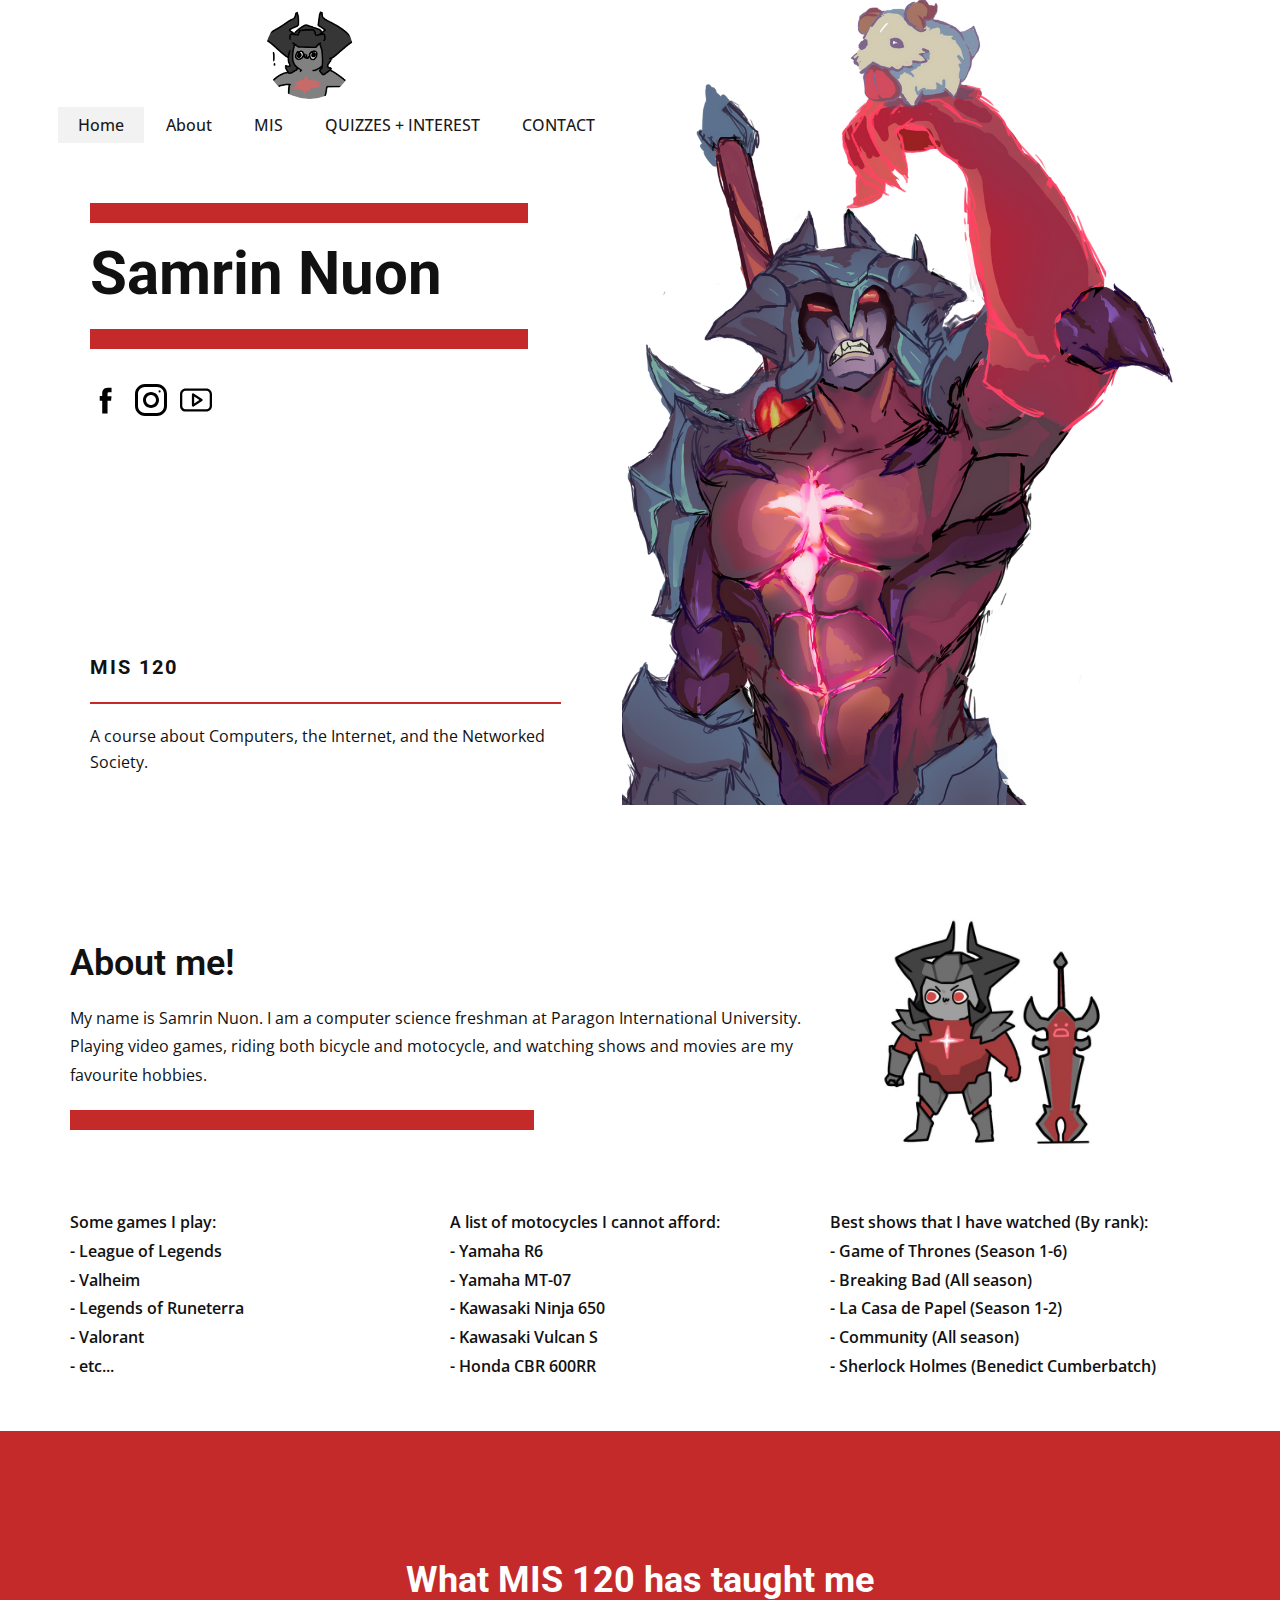
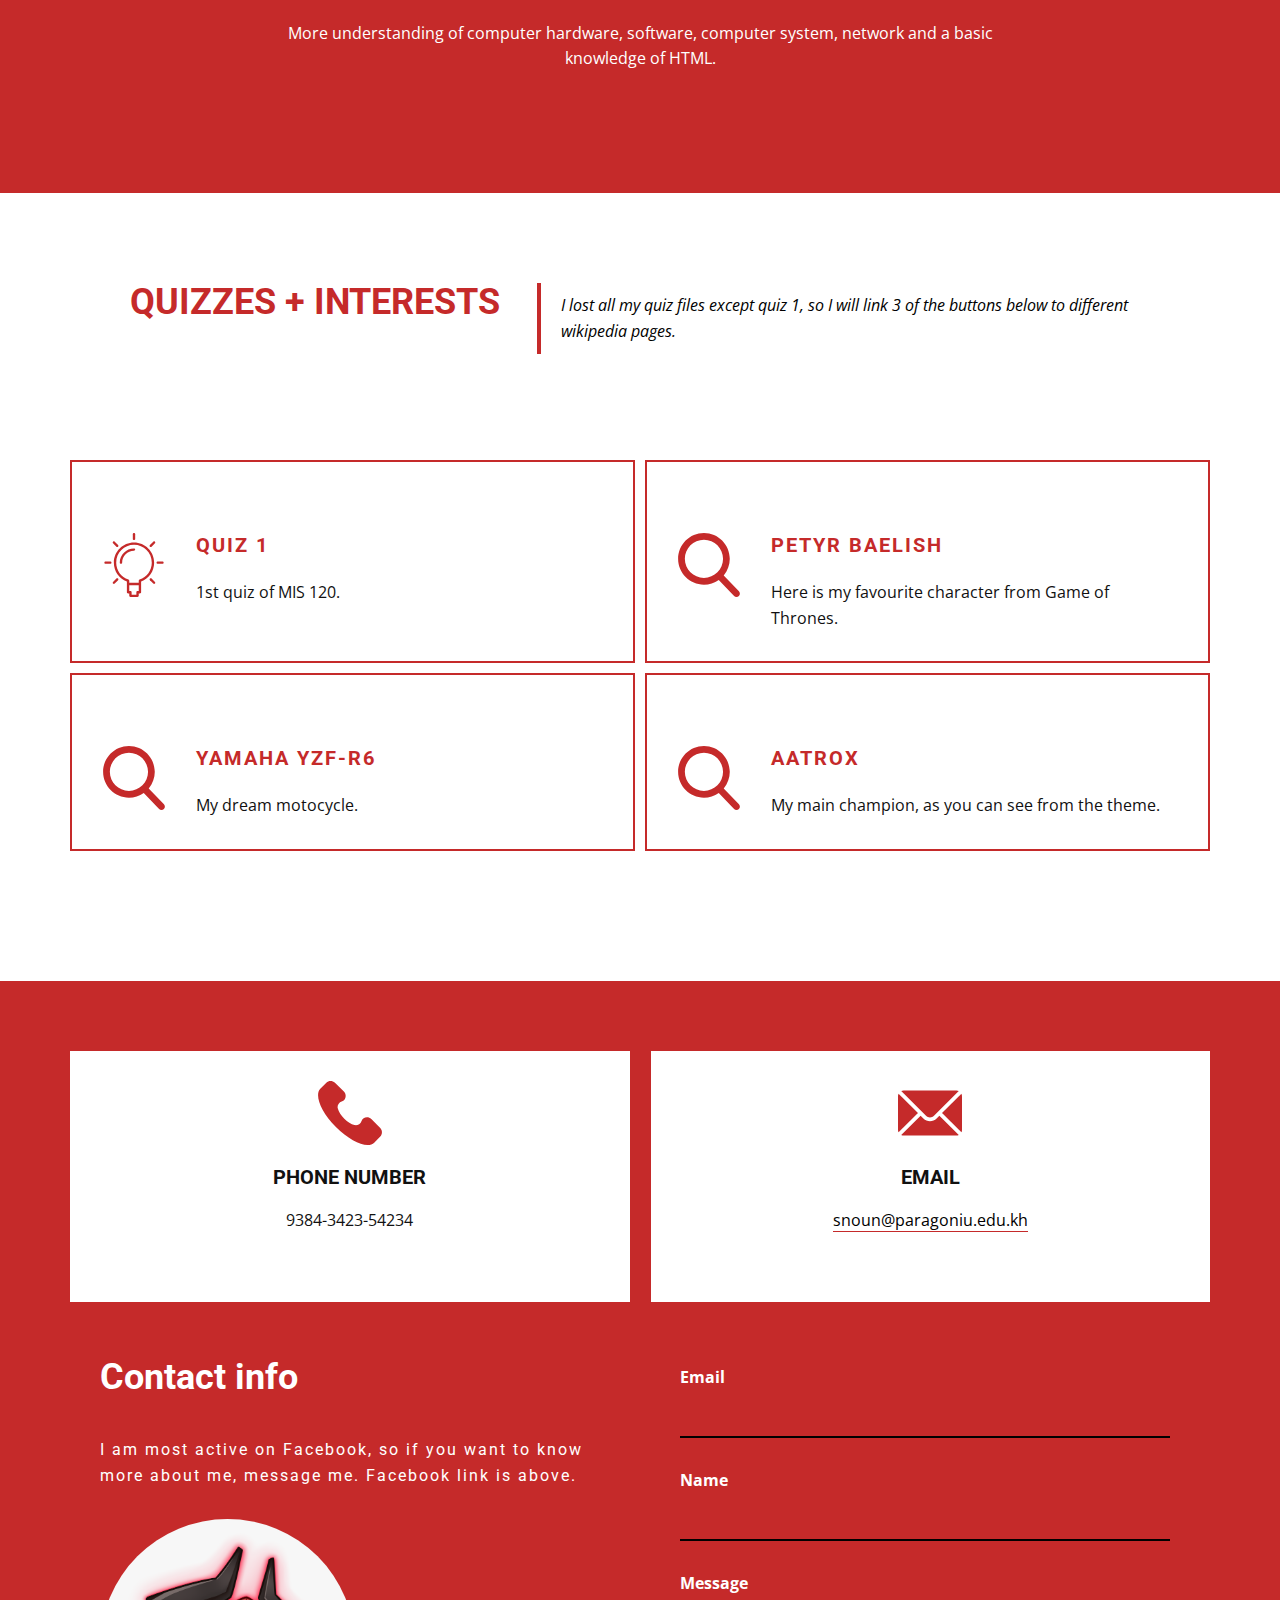
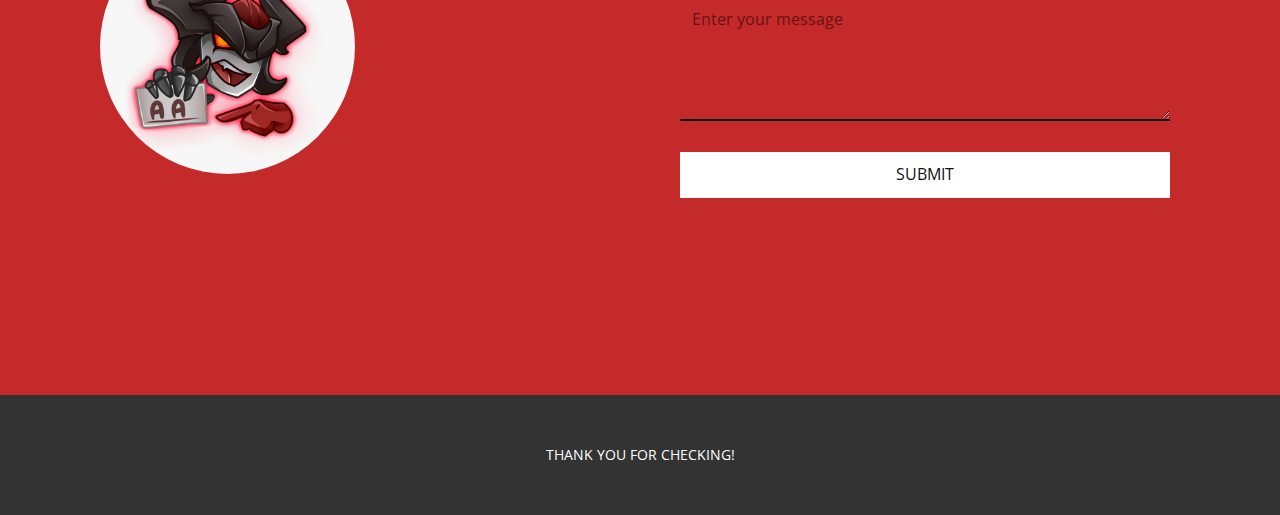
==== commit e885369b: "Update Samrin.html" ====
--- a/Samrin.html
+++ b/Samrin.html
@@ -128,7 +128,7 @@
           </div>
           <div class="u-container-style u-list-item u-repeater-item u-white u-list-item-2">
             <div class="u-container-layout u-similar-container u-valign-top u-container-layout-2">
-              <p class="u-text u-text-4">Lists of motocycles I cannot afford:<br>- Yamaha R6<br>- Yamaha MT-07<br>- Kawasaki Ninja 650<br>- Kawasaki Vulcan S<br>- Honda CBR 600RR
+              <p class="u-text u-text-4">A list of motocycles I cannot afford:<br>- Yamaha R6<br>- Yamaha MT-07<br>- Kawasaki Ninja 650<br>- Kawasaki Vulcan S<br>- Honda CBR 600RR
               </p>
             </div>
           </div>
@@ -300,4 +300,4 @@
         <svg class="u-svg-content" enable-background="new 0 0 551.13 551.13" viewBox="0 0 551.13 551.13" xmlns="http://www.w3.org/2000/svg" id="svg-1d98"><path d="m275.565 189.451 223.897 223.897h51.668l-275.565-275.565-275.565 275.565h51.668z"></path></svg>
     </span>
   </body>
-</html>+</html>
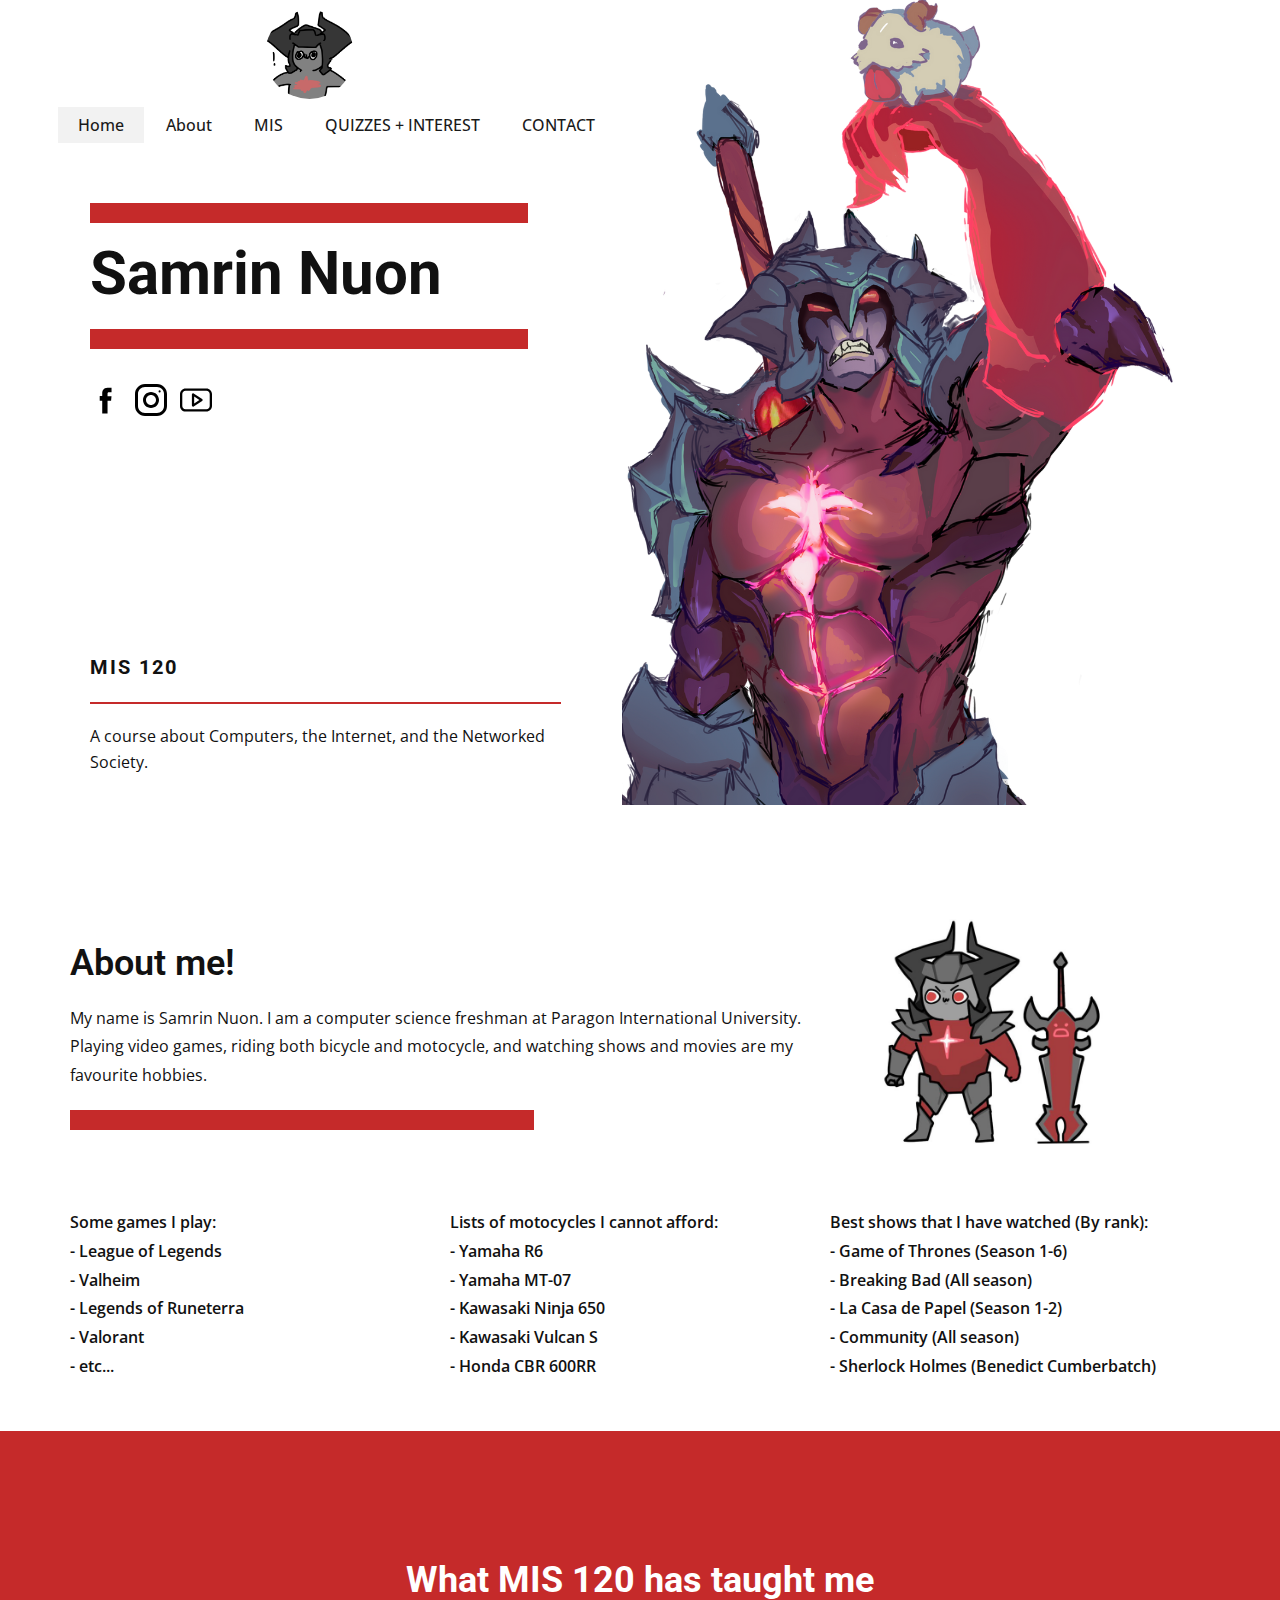
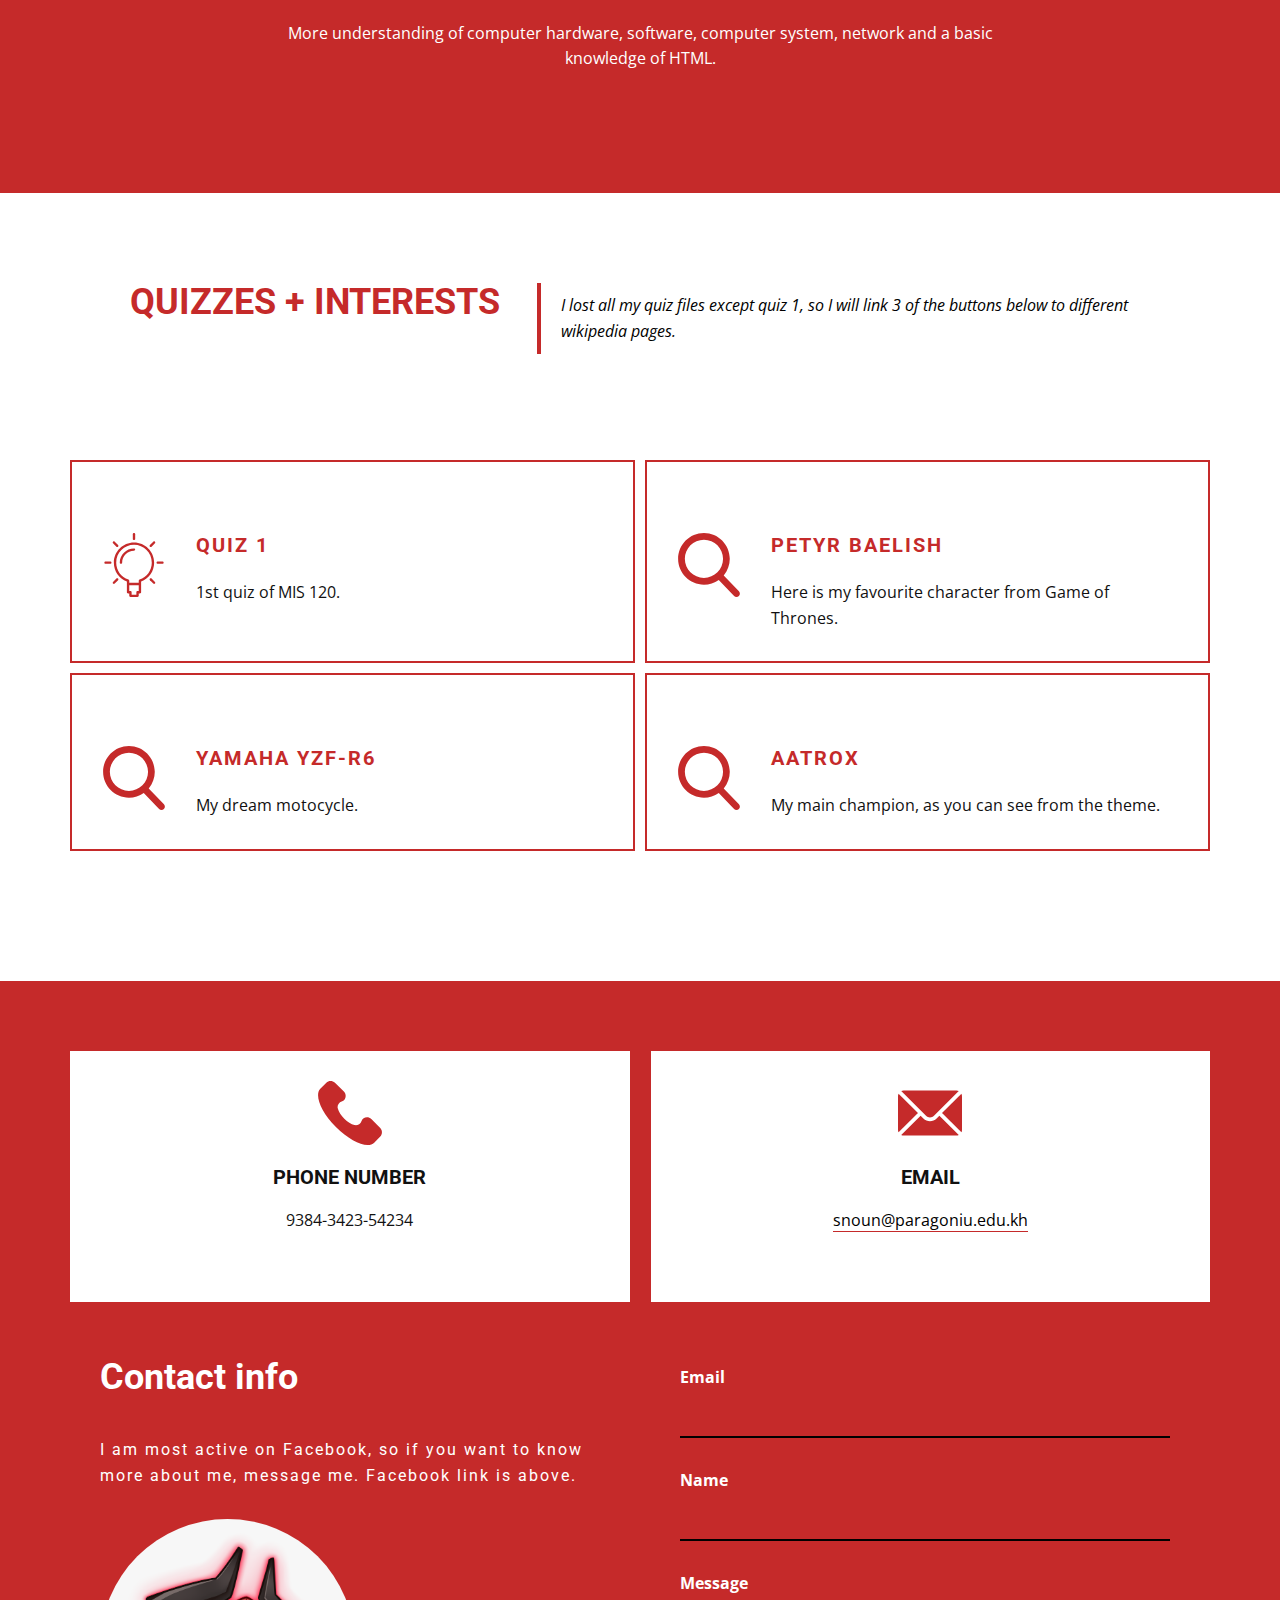
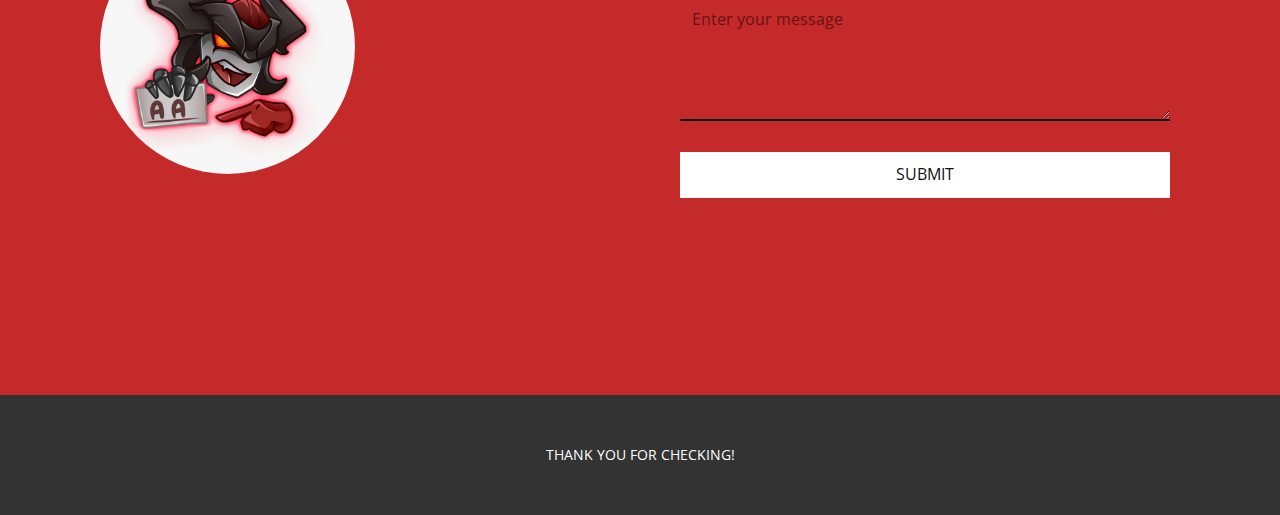
==== commit 7c54c4ec: "Initial Commit" ====
--- a/Samrin.html
+++ b/Samrin.html
@@ -128,7 +128,7 @@
           </div>
           <div class="u-container-style u-list-item u-repeater-item u-white u-list-item-2">
             <div class="u-container-layout u-similar-container u-valign-top u-container-layout-2">
-              <p class="u-text u-text-4">A list of motocycles I cannot afford:<br>- Yamaha R6<br>- Yamaha MT-07<br>- Kawasaki Ninja 650<br>- Kawasaki Vulcan S<br>- Honda CBR 600RR
+              <p class="u-text u-text-4">Lists of motocycles I cannot afford:<br>- Yamaha R6<br>- Yamaha MT-07<br>- Kawasaki Ninja 650<br>- Kawasaki Vulcan S<br>- Honda CBR 600RR
               </p>
             </div>
           </div>
@@ -300,4 +300,4 @@
         <svg class="u-svg-content" enable-background="new 0 0 551.13 551.13" viewBox="0 0 551.13 551.13" xmlns="http://www.w3.org/2000/svg" id="svg-1d98"><path d="m275.565 189.451 223.897 223.897h51.668l-275.565-275.565-275.565 275.565h51.668z"></path></svg>
     </span>
   </body>
-</html>
+</html>